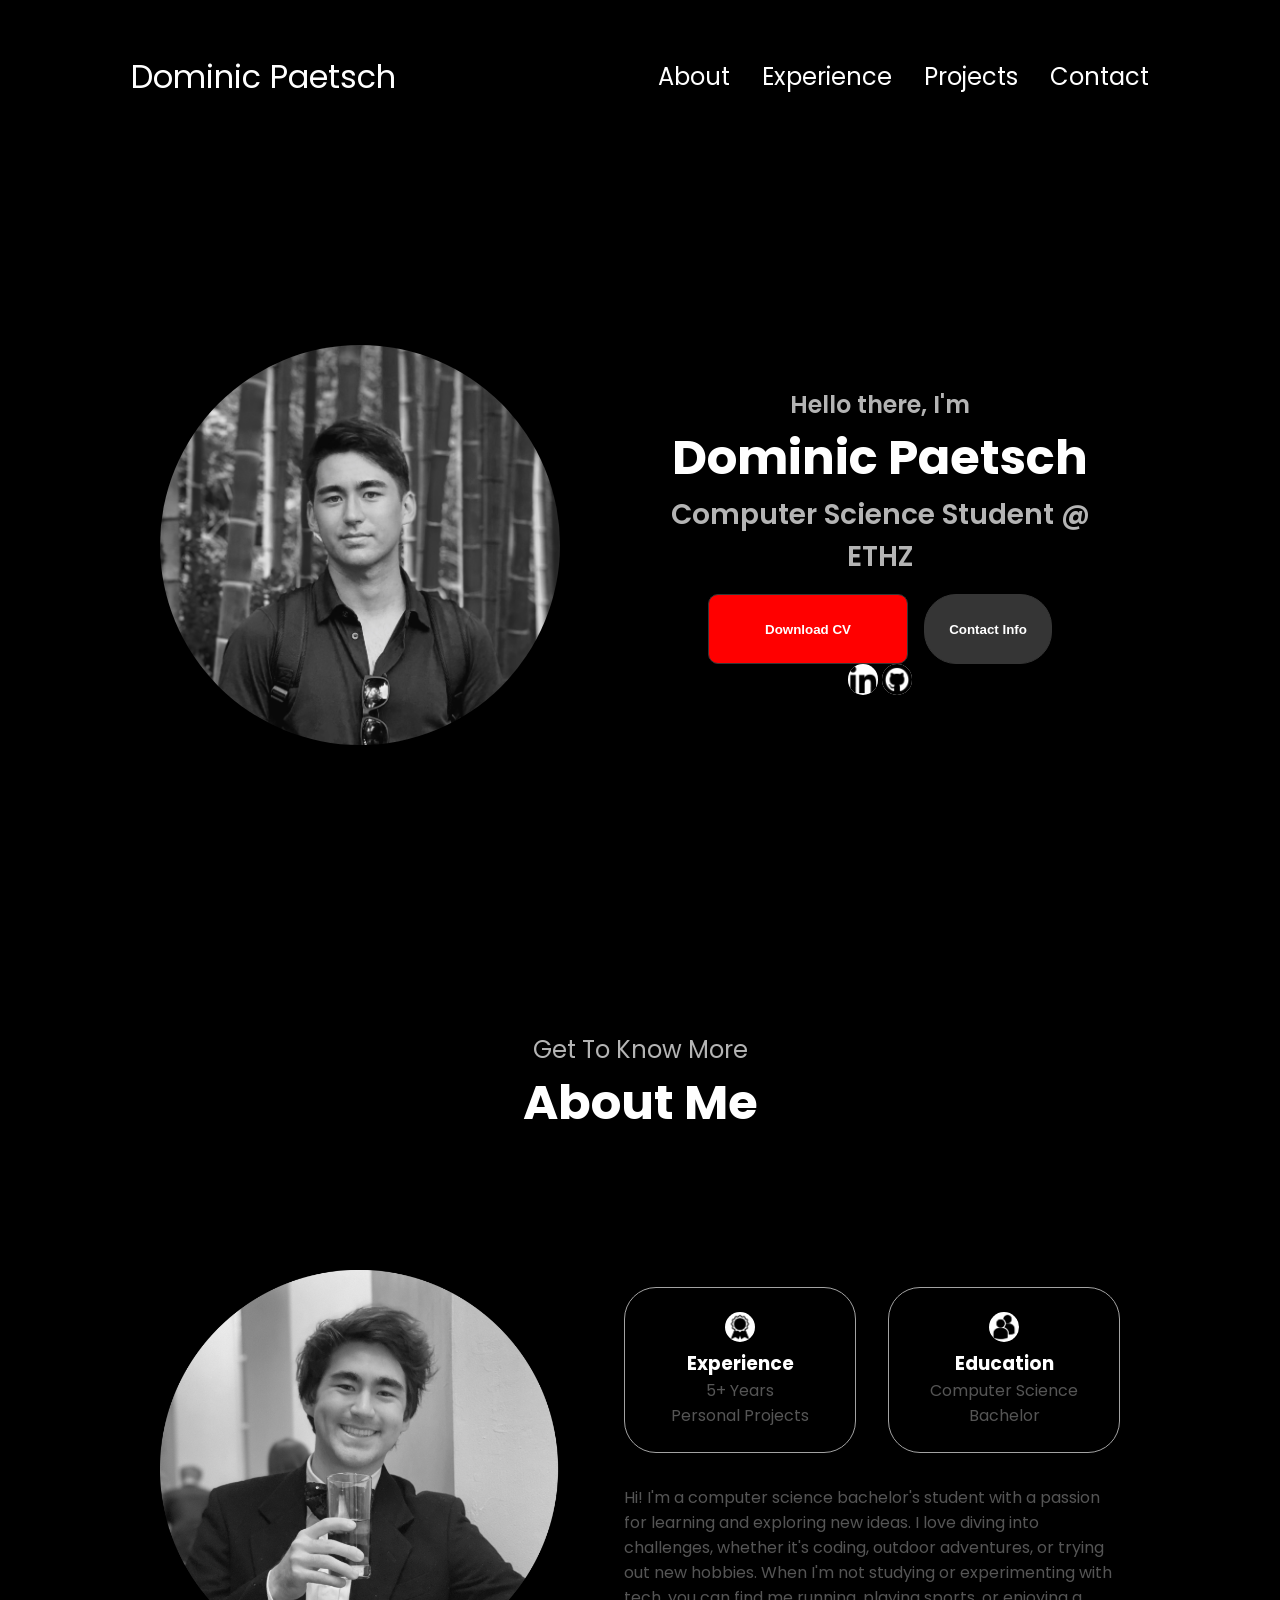
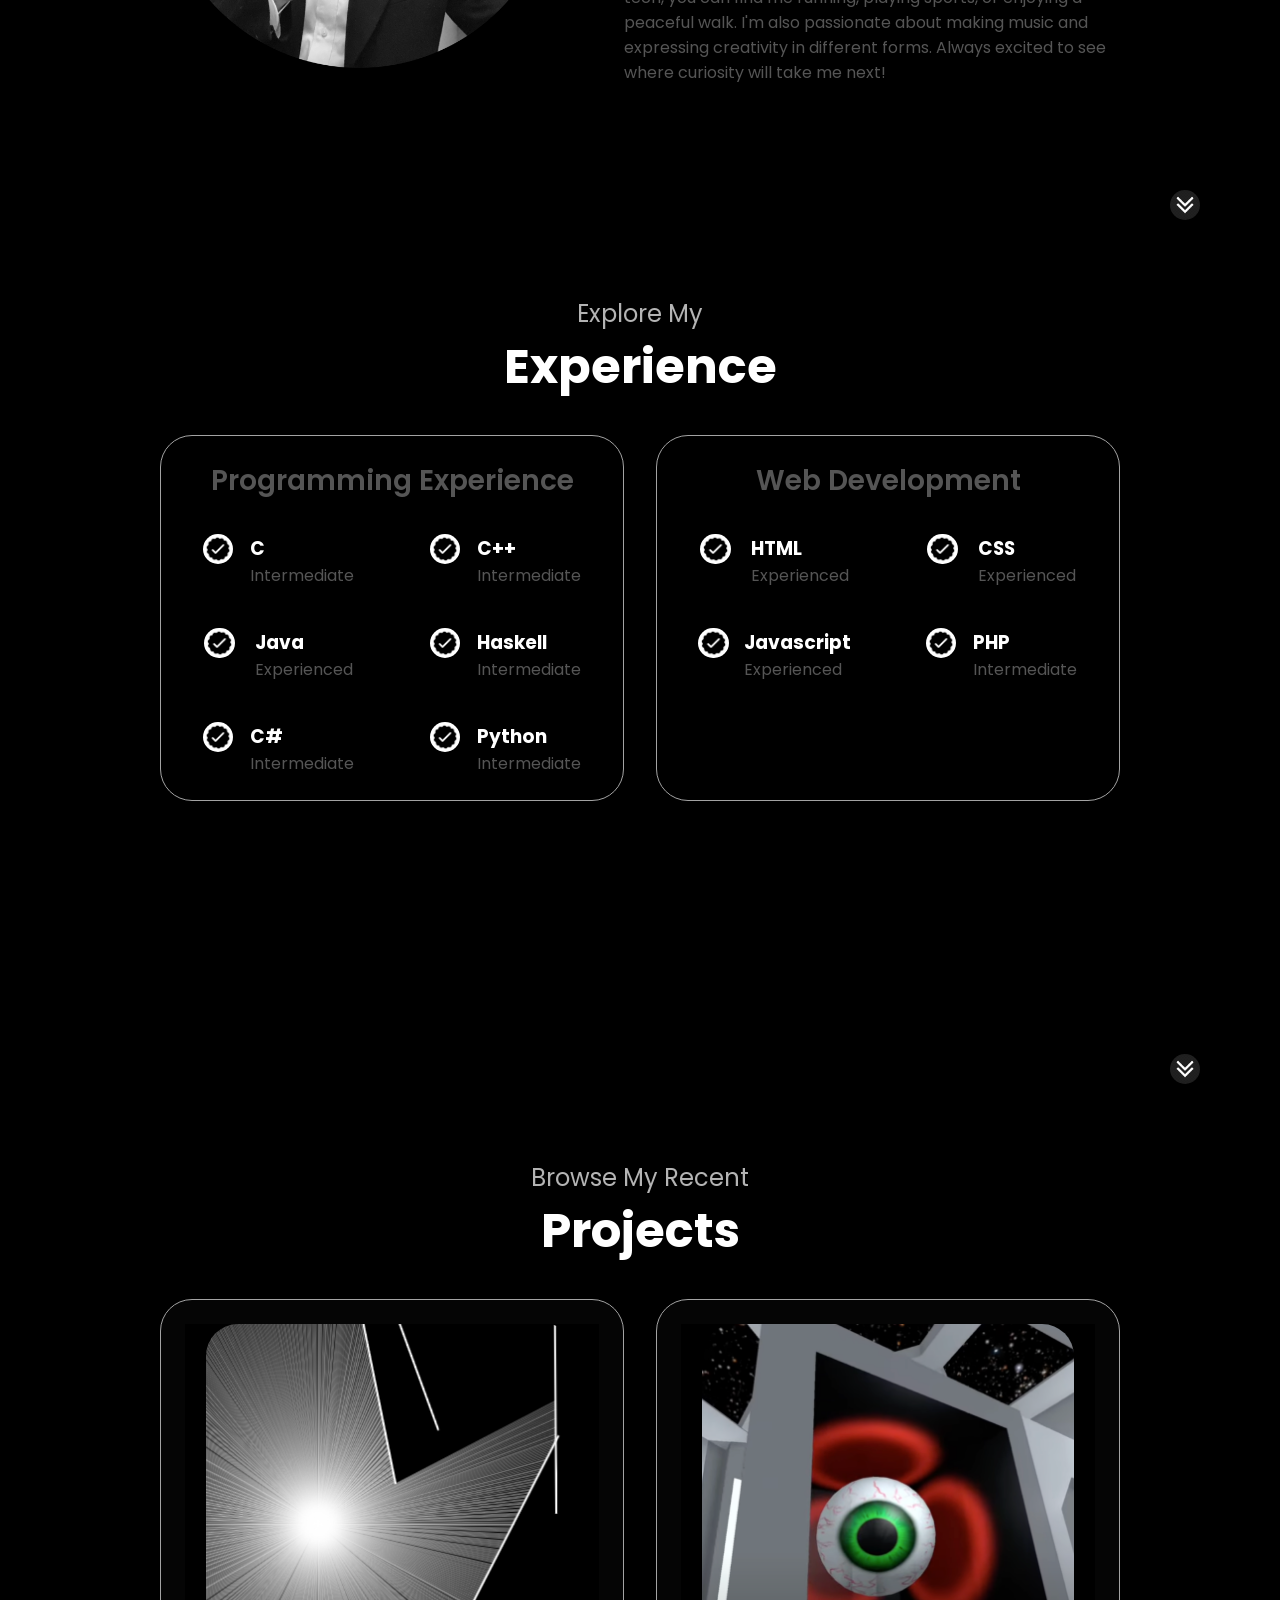
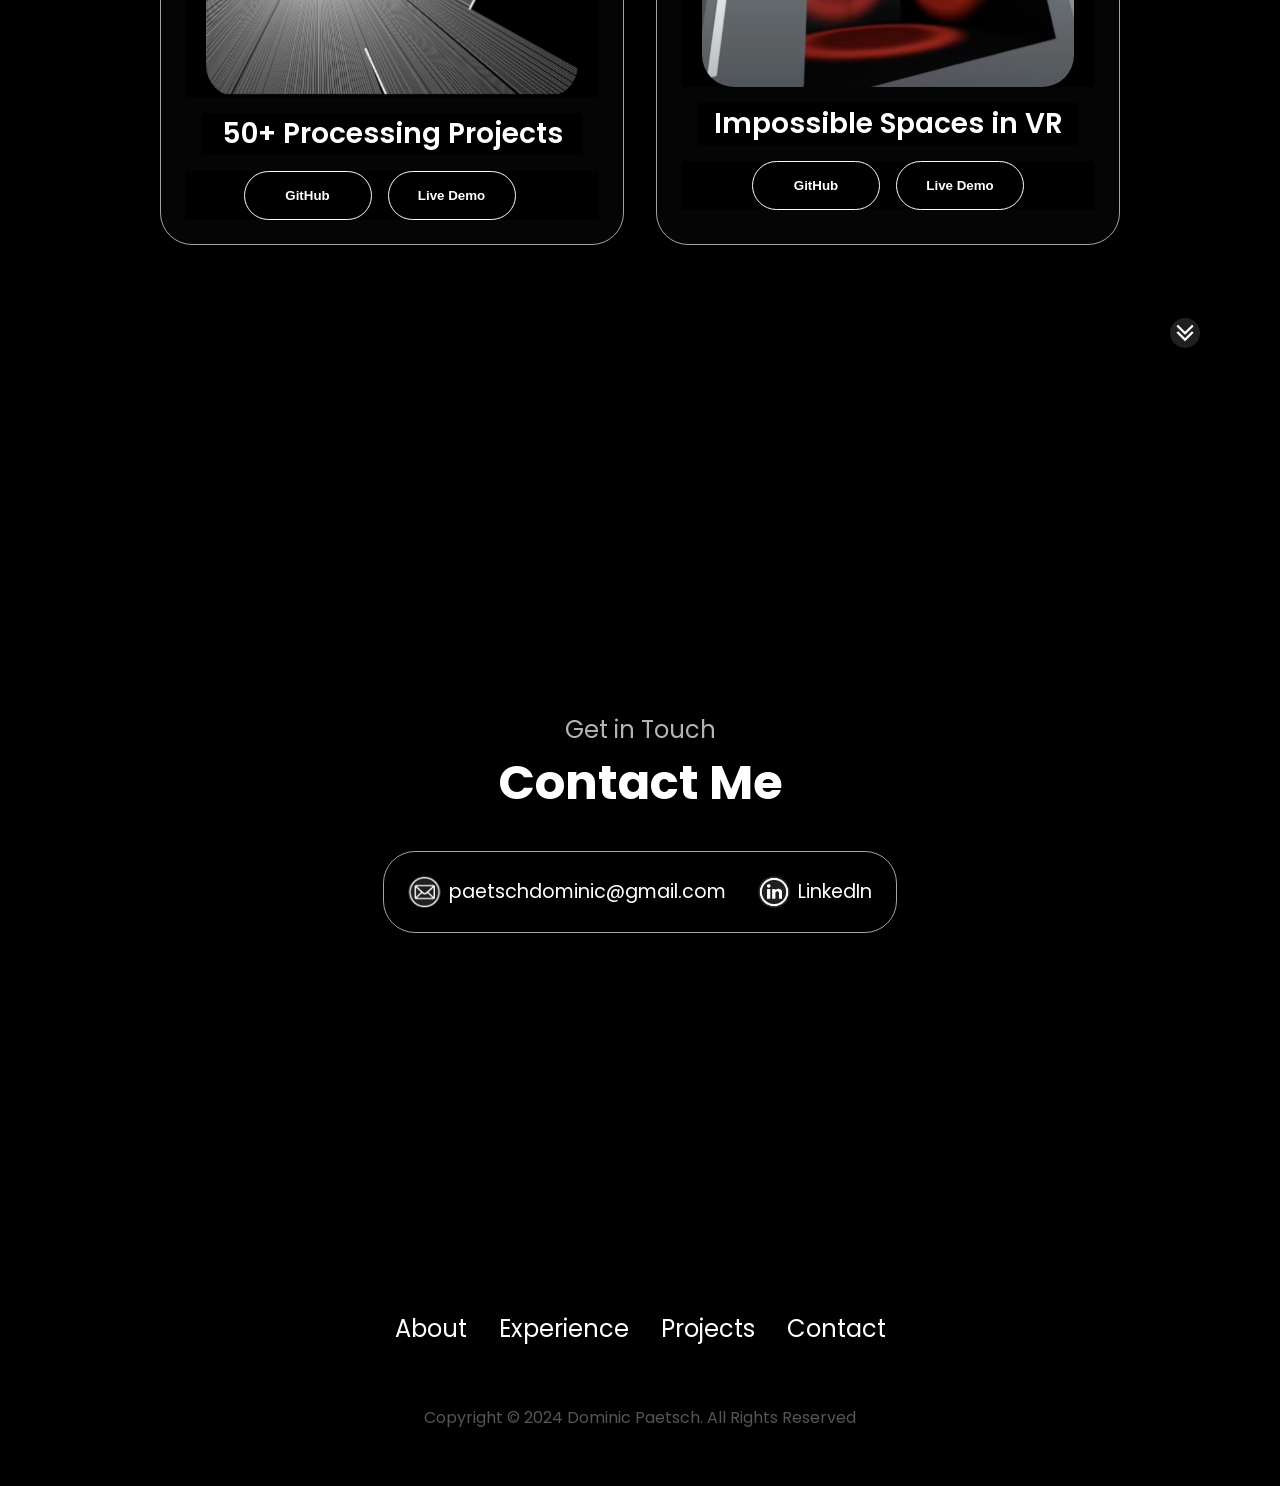
==== index.html @ 498e4592 "remove project 3" ====
<!DOCTYPE html>
<html lang="en">
<head>
    <meta charset="UTF-8">
    <meta name="viewport" content="width=device-width, initial-scale=1.0">
    <title>Dominic Paetsch</title>
    <link rel="stylesheet" href="style2.css">
    <link rel="stylesheet" href="mediaqueries.css">
    <link rel="stylesheet" href="color-border.css">
    <link rel="icon" type="image/png" href="DP.png"/>
    <link rel="icon" type="image/x-icon" href="DP.ico">
</head>
<body>
    <nav id="desktop-nav">
        <div class="logo">Dominic Paetsch</div>
        <div>
            <ul class="nav-links">
                <li><a href="#about">About</a></li>
                <li><a href="#experience">Experience</a></li>
                <li><a href="#projects">Projects</a></li>
                <li><a href="#contact">Contact</a></li>
            </ul>
        </div>
    </nav>
    <nav id="hamburger-nav">
        <div class="logo">Dominic Paetsch</div>
        <div class="hamburger-menu">
            <div class="hamburger-icon" onclick="toggleMenu()">
                <span></span>
                <span></span>
                <span></span>
            </div>
            <div class="menu-links">
                <li><a href="#about" onclick="toggleMenu()">About</a></li>
                <li><a href="#experience" onclick="toggleMenu()">Experience</a></li>
                <li><a href="#projects" onclick="toggleMenu()">Projects</a></li>
                <li><a href="#contact" onclick="toggleMenu()">Contact</a></li>
            </div>
        </div>
    </nav>
    <section id="profile">
        <div class="section__pic-container">
            <img src="./assets/Profile picture 2.JPEG" alt="Dominic Paetsch profile picture" class="profile-picture">
        </div>
        <div class="section__text">
            <p class="section__text__p1">Hello there, I'm</p>
            <h1 class="title">Dominic Paetsch</h1>
            <p class="section__text__p2">Computer Science Student @ ETHZ</p>
            <div class="btn-container">
                <div>
                    <button class="btn btn-color-2 card" onclick="window.open(`./assets/CV_Dominic_Paetsch_2024.pdf`)">
                        Download CV
                    </button>
                </div>
                <button class="btn btn-color-1" onclick="location.href=`./#contact`">
                    Contact Info
                </button>
            </div>
            <div id="socials-container">
                <div id="linkedin-container">
                    <img src="./assets/other-linkedin.png" alt="My LinkedIn profile" class="icon" onclick="location.href=`https://www.linkedin.com/in/dominicpaetsch`">
                </div>
                <img src="./assets/github-2.png" alt="My GitHub profile" class="icon" onclick="location.href=`https://github.com/dpaetsch`">
            </div>
        </div>
    </section>
    <section id="about">
        <p class="section__text__p1">Get To Know More</p>
        <h1 class="title">About Me</h1>
        <div class="section-container">
            <div class="section__pic-container">
                <img src="./assets/Profile picture.jpg" alt="Profile Picture" class="about-pic">
            </div>
            <div class="about-details-container">
                <div class="about-containers">
                    <div class="details-container">
                        <img src="./assets/experience.png" alt="Experience icon" class="icon">
                        <h3 class="details-container-h3">Experience</h3>
                        <p>5+ Years<br>Personal Projects</p> 
                    </div>
                    <div class="details-container">
                        <img src="./assets/education.png" alt="Education icon" class="icon">
                        <h3 class="details-container-h3">Education</h3>
                        <p>Computer Science<br>Bachelor</p> 
                    </div> 
                </div>
                <div class="text-container">
                    <p>
                        Hi! I'm a computer science bachelor's student with a passion for learning and exploring new ideas. I love diving into challenges, whether it's coding, outdoor adventures, or trying out new hobbies. When I'm not studying or experimenting with tech, you can find me running, playing sports, or enjoying a peaceful walk. I'm also passionate about making music and expressing creativity in different forms. Always excited to see where curiosity will take me next!
                    </p>
                </div>
            </div>
        </div>
        <img src="./assets/arrow2.png" alt="Arrow icon" class="icon arrow" onclick="location.href=`./#experience`">
    </section>
    <section id="experience">
        <p class="section__text__p1">Explore My</p>
        <h1 class="title">Experience</h1>
        <div class="expereince-details-container">
            <div class="about-containers">
                <div class="details-container">
                    <h2 class="experience-sub-title">Programming Experience</h2>
                    <div class="article-container">
                        <article>
                            <img src="./assets/checkmark.png" alt="Experience icon" class="icon">
                            <div>
                                <h3>C</h3>
                                <p>Intermediate</p>
                            </div>
                        </article>
                        <article>
                            <img src="./assets/checkmark.png" alt="Experience icon" class="icon">
                            <div>
                                <h3>C++</h3>
                                <p>Intermediate</p>
                            </div>
                        </article>
                        <article>
                            <img src="./assets/checkmark.png" alt="Experience icon" class="icon">
                            <div>
                                <h3>Java</h3>
                                <p>Experienced</p>
                            </div>
                        </article>
                        <article>
                            <img src="./assets/checkmark.png" alt="Experience icon" class="icon">
                            <div>
                                <h3>Haskell</h3>
                                <p>Intermediate</p>
                            </div>
                        </article>
                        <article>
                            <img src="./assets/checkmark.png" alt="Experience icon" class="icon">
                            <div>
                                <h3>C#</h3>
                                <p>Intermediate</p>
                            </div>
                        </article>
                        <article>
                            <img src="./assets/checkmark.png" alt="Experience icon" class="icon">
                            <div>
                                <h3>Python</h3>
                                <p>Intermediate</p>
                            </div>
                        </article>
                    </div>
                </div>
                <div class="details-container">
                    <h2 class="experience-sub-title">Web Development</h2>
                    <div class="article-container">
                        <article>
                            <img src="./assets/checkmark.png" alt="Experience icon" class="icon">
                            <div>
                                <h3>HTML</h3>
                                <p>Experienced</p>
                            </div>
                        </article>
                        <article>
                            <img src="./assets/checkmark.png" alt="Experience icon" class="icon">
                            <div>
                                <h3>CSS</h3>
                                <p>Experienced</p>
                            </div>
                        </article>
                        <article>
                            <img src="./assets/checkmark.png" alt="Experience icon" class="icon">
                            <div>
                                <h3>Javascript</h3>
                                <p>Experienced</p>
                            </div>
                        </article>
                        <article>
                            <img src="./assets/checkmark.png" alt="Experience icon" class="icon">
                            <div>
                                <h3>PHP</h3>
                                <p>Intermediate</p>
                            </div>
                        </article>

                    </div>
                </div>
            </div>
        </div>
        <img src="./assets/arrow2.png" alt="Arrow icon" class="icon arrow" onclick="location.href=`./#projects`">
    </section>
    <section id="projects">
        <p class="section__text__p1">Browse My Recent</p>
        <h1 class="title">Projects</h1>
        <div class="experience-details-container">
            <div class="about-containers">
                <div class="details-container color-container">
                    <div class="article-container">
                        <img src="./assets/Processing.jpg" alt="Project 1" class="project-img">
                    </div>
                    <h2 class="experience-sub-title project-title">50+ Processing Projects</h2>
                    <div class="btn-container">
                        <button class="btn btn-color-2 project-btn" onclick="location.href=`https://github.com/dpaetsch/processing-projects`">GitHub</button>
                        <button class="btn btn-color-2 project-btn" onclick="location.href=`https://github.com/`">Live Demo</button>>
                    </div>
                </div>
                <div class="details-container color-container">
                    <div class="article-container">
                        <img src="./assets/VR Project image.png" alt="Project 2" class="project-img">
                    </div>
                    <h2 class="experience-sub-title project-title">Impossible Spaces in VR</h2>
                    <div class="btn-container">
                        <button class="btn btn-color-2 project-btn" onclick="location.href=`https://github.com/dpaetsch/Impossible-Spaces-VR`">GitHub</button>
                        <button class="btn btn-color-2 project-btn" onclick="location.href=`https://github.com/`">Live Demo</button>
                    </div>
                </div>
                <!--div class="details-container color-container">
                    <div class="article-container">
                        <img src="./assets/coming-soon-square.jpg" alt="Project 3" class="project-img">
                    </div>
                    <h2 class="experience-sub-title project-title">Coming Soon...</h2>
                    <div class="btn-container">
                        <button class="btn btn-color-2 project-btn" onclick="location.href=`https://github.com/`">GitHub</button>
                        <button class="btn btn-color-2 project-btn" onclick="location.href=`https://github.com/`">Live Demo</button>
                    </div>
                </div-->
            </div>
        </div>
        <img src="./assets/arrow2.png" alt="Arrow icon" class="icon arrow" onclick="location.href=`./#contact`">
    </section>
    <section id="contact">
        <p class="section__text__p1">Get in Touch</p>
        <h1 class="title">Contact Me</h1>
        <div class="contact-info-upper-container">
            <div class="contact-info-container">
                <img src="./assets/Email2.png" alt="Email icon" class="icon contact-icon email-icon">
                <p><a href="mailto:examplemail@gmail.com">paetschdominic@gmail.com</a></p>
            </div>
            <div class="contact-info-container">
                <img src="./assets/linkedin2.png" alt="LinkedIn icon" class="icon contact-icon">
                <p><a href="https://www.linkedin.com/in/dominicpaetsch/">LinkedIn</a></p>
            </div>
        </div>
    </section>
    <footer>
        <nav>
            <div class="nav-links-container">
                <ul class="nav-links">
                    <li><a href="#about">About</a></li>
                    <li><a href="#experience">Experience</a></li>
                    <li><a href="#projects">Projects</a></li>
                    <li><a href="#contact">Contact</a></li>
                </ul>
            </div>
        </nav>
        <p>Copyright &#169; 2024 Dominic Paetsch. All Rights Reserved</p>
    </footer>
    <script src="script.js"></script>
</body>
</html>
---- style2.css ----
/* GENERAL */

@import url('https://fonts.googleapis.com/css2?family=Poppins:ital,wght@0,100;0,200;0,300;0,400;0,500;0,600;0,700;0,800;0,900;1,100;1,200;1,300;1,400;1,500;1,600;1,700;1,800;1,900&display=swap');

* {
    margin: 0;
    padding: 0;
    background-color: black;
}

body {
    font-family: "Poppins", sans-serif;
}

html {
    scroll-behavior: smooth;
}

p {
    color: rgb(85,85,85);
}


/* TRANSITION */

a,
.btn {
    /* transition: all 300ms ease; */
}


/* DESKTOP NAV */

nav, .nav-links {
    display: flex;
}

nav {
    justify-content: space-around;
    align-items: center;
    height: 17vh;
}

.nav-links {
    gap: 2rem;
    list-style: none;
    font-size: 1.5rem;
    
}

a {
    color: white;
    text-decoration: none;
    text-decoration-color: white;
}

a:hover {
    color: grey;
    text-decoration: underline;
    text-underline-offset: 1rem;
    text-decoration-color: rgb(181,181,181);
}

.logo {
    font-size: 2rem;
    color:white;
}

.logo:hover {
    cursor: default;
}



/* HAMBURGER MENU */

#hamburger-nav {
    display: none;
}

.hamburger-menu {
    position: relative;
    display: inline-block;
}

.hamburger-icon {
    display: flex;
    flex-direction: column;
    justify-content: space-between;
    height: 24px;
    width: 30px;
    cursor: pointer;
}

.hamburger-icon span {
    width: 100%;
    height: 2px;
    background-color: white;
    transition: all 0.3 ease-in-out;
}

.menu-links {
    position: absolute;
    top: 100%;
    right: 0;
    background-color: white;
    width: fit-content;
    max-height: 0;
    overflow: hidden;
    transition: all 0.3 ease-in-out;
}

.menu-links a {
    display: block;
    padding: 10px;
    text-align: center;
    font-size: 1.5rem;
    color: white;
    text-decoration: none;
    transition: all 0.3 ease-in-out;
}

.menu-links li {
    list-style: none;
}

.menu-links.open {
    max-height: 300px;
}

.hamburger-icon.open span:first-child {
    transform: rotate(45deg) translate(10px, 5px);
}

.hamburger-icon.open span:nth-child(2) {
    opacity: 0;
}
.hamburger-icon.open span:last-child {
    transform: rotate(-45deg) translate(10px, -5px);
}


.hamburger-icon span:first-child {
    transform: none;
}

.hamburger-icon span:first-child  {
    opacity: 1;
}

.hamburger-icon span:first-child  {
    transform: none;
}




/* SECTIONS */

section {
    padding-top: 4vh;
    height: 96vh;
    margin: 0 10rem;
    box-sizing: border-box;
    min-height: fit-content;
}


.section-container {
    display:flex;
}



/* PROFILE SECTION */

#profile {
    display: flex;
    justify-content: center;
    gap: 5rem;
    height: 80vh;
}

.profile-picture {
    border-radius: 100%;
}

.section__pic-container {
    display: flex;
    height: 400px;
    width: 400px;
    margin: auto 0;
}

.section__text {
    align-self: center;
    text-align: center;
}

.section__text p {
    font-weight: 600;
}

.section__text__p1 {
    text-align: center;
    color: rgb(180,180,180);
    font-size: 1.5rem;
}

.section__text__p2 {
    font-size: 1.75rem;
    margin-bottom: 1rem;
    color: rgb(180,180,180);
}

.title {
    font-size: 3rem;
    text-align: center;
    color:white;
}

#socials-conainter {
    display: flex;
    justify-content: center;
    margin-top:1rem;
    gap: 1rem;
}

#linkedin-container {
    /* background-color: white;  */
    display: inline-block;
}





/* ICONS */
.icon {
    cursor: pointer;
    height: 1.9rem;
    color:white;
    background-color: white;
    border-radius: 100%;
}


/* BUTTONS */

.btn-container {
    display: flex;
    justify-content: center;
    gap: 1rem;
}

.btn {
    font-weight: 600;
    transition: all 300ms ease;
    padding: 1rem;
    width: 8rem;
    border-radius: 2rem; 
    color:white;
}

.btn-color-1, .btn-color-2 {
    border: rgb(53,53,53) 0.1rem solid;
}

.btn-color-1:hover, .btn-color-2:hover {
    cursor: pointer;
}

.btn-color-1, .btn-color-2:hover {
    background: rgb(53,53,53);
    color:white;
}

.btn-color-1:hover {
    background: white;
    color: black;
}

.btn-color-2 {
    background: black;
}

.btn-color-2:hover {
    /* border: rgb(255,255,255) 0.1rem solid; */
    border: rgb(0,0,0) 0.1rem solid; 
}

.btn-container {
    gap: 1rem;
}




/* ABOUT SECTION */

#about {
    position: relative;
}

.about-containers {
    gap: 2rem;
    margin-bottom: 2rem;
    margin-top: 2rem;
}

.about-details-container {
    justify-content: center;
    flex-direction: column;
}

.about-containers, .about-details-container {
    display: flex;
}

.about-pic {
    border-radius: 2rem;
}

.arrow {
    position: absolute;
    right: -5rem;
    bottom: 2.5rem;
}

.details-container {
    padding: 1.5rem;
    flex: 1;
    background: black;
    border-radius: 2rem;
    border: rgb(53,53,53) 0.1rem solid;
    border-color: rgb(163,163,163);
    text-align: center;
}

.section-container {
    gap: 4rem;
    height: 80%;
}

.section__pic-container {
    height: 400px;
    width: 400px;
    margin: auto 0;
}

.details-container-h3 {
    color: white;
}



/* EXPERIENCE SECTION */

#experience {
    position: relative;
    color: white;
}

.experience-sub-title {
    color: rgb(85,85,85);
    font-weight: 600;
    font-size: 1.75rem;
    margin-bottom: 2rem;
}

.experience-details-container {
    display:flex;
    justify-content: center;
    flex-direction: column;
}

.article-container {
    display: flex;
    text-align: initial;
    flex-wrap: wrap;
    flex-direction: row;
    gap: 2.5rem;
    justify-content: space-around;
}


article {
    display:flex;
    width: 10rem;
    justify-content: space-around;
    gap: 0.5rem;
    
}

article .icon {
    cursor: default;
}


/*  PROJECTS SECTION */

#projects {
    position: relative;
}

.color-container {
    border-color: rgb(163,163,163);
    background: rgb(5,5,5);
}

.project-img {
    border-radius: 2rem;
    width: 90%;
    height: 90%;
}

.project-title {
    margin: 1rem;
    color: white;
}

.project-btn {
    color: white;
    border-color: rgb(250,250,250);
}



/* CONTACT SECTION */


#contact {
    display: flex;
    justify-content: center;
    flex-direction: column;
    height: 70hv;
}

.contact-info-upper-container {
    display:flex;
    justify-content: center;
    border-radius: 2rem;
    border: rgb(53,53,53) 0.1rem solid;
    border-color: rgb(163,163,163);
    /* background: rgb(250,250,250); */
    background: rbg(5,5,5);
    margin: 2rem auto;
    padding: 0.5rem;
}

.contact-info-container {
    display: flex;
    align-items: center;
    justify-content: center;
    gap: 0.5rem;
    margin: 1rem;
}

.contact-info-container p {
    font-size: larger;
}

.contact-icon {
    cursor: default;
    height: 2rem;
    color:black;
    background-color: black;
}

.email-icon {
    /* height: 2.5rem; */
}


/* FOOTER SECTION */

footer {
    height: 26vh;
    margin: 0 1rem;
}

footer p {
    text-align: center;
}
---- mediaqueries.css ----
@media screen and (max-width: 1400px) {
    #profile {
        height: 83vh;
        margin-bottom: 6rem;
    }
    .about-containers {
        flex-wrap: wrap;
    }
}


@media screen and (max-width: 1200px) {
    #desktop-nav {
        display: none;
    }
    #hamburger-nav {
        display: flex;
    }
    #experience, .experience-details-container {
        margin-top:2rem;
    }
    #profile, .section-container {
        display: block;
    }
    .arrow {
        display: none;
    }
    section, .section-container {
        height: fit-content;
    }
    section {
        margin: 0 5%;
    }
    .section__pic-container {
        width: 275px;
        height: 275px;
        margin: 0 auto 2rem;
    }
    .about-containers {
        margin-top: 0;
    }
}

@media screen and (max-width: 600px) {
    #contact, footer {
        height: 40vh;
    }
    #profile {
        height: 83vh;
        margin-bottom: 0;
    }
    article {
        font-size: 1rem;
    }

    footer nav {
        height: fit-content;
        margin-bottom: 2rem;
    }

    .about-containers, .contact-info-upper-container, .btn-container {
        flex-wrap: wrap;
    }

    .contact-info-containter {
        margin: 0;
    }
    .contact-info-container p, .nav-links li a {
        font-size: 1rem;
    }
    .experience-sub-title {
        font-size: 1.25rem;
    }
    .logo {
        font-size:1.5rem;
    }

    .nav-links {
        flex-direction: column;
        gap: 0.5rem;
        text-align: center;
    }

    .section__pic-container {
        width: auto;
        height: 46vw;
        justify-content: center;
    }

    .section__text__p2 {
        font-size: 1.25rem;
    }

    .title {
        font-size: 2rem;
    }

    .text-container {
        text-align: justify;
    }
    

}
---- color-border.css ----
/* body {
    display: flex;
    justify-content: center;
    align-items: center;
    color: white;
    background-color: black;
    font-family: Arial, sans-serif;
    height: 100vh;
} */


.card {
    margin: 0 auto;
    padding: 2em;
    width: 200px;
    background: #1c1f2b;
    background: red;
    text-align: center;
    border-radius: 10px;
    position: relative;
}

@property --angle {
    syntax: "<angle>";
    initial-value: 0deg;
    inherits: false;
}

.card::after,.card::before {
    content: '';
    position: absolute;
    height: 100%;
    width: 100%;
    /* background-image: conic-gradient(#ff4545, #00ff99, #006aff, #ff0095); */
    background-image: conic-gradient(from var(--angle),#ff4545, #00ff99, #006aff, #ff0095, #ff4545);
    top: 50%;
    left: 50%;
    translate: -50% -50%; 
    z-index:-1;
    padding: 3px;
    border-radius: 10px;
    animation: 3s spin linear infinite;
    
}

.card::before {
    filter:blur(1.5rem);
    opacity: 0.5;
}

@keyframes spin{
  from {
      --angle: 0deg;
  }
  to {
      --angle: 360deg;
  }
}
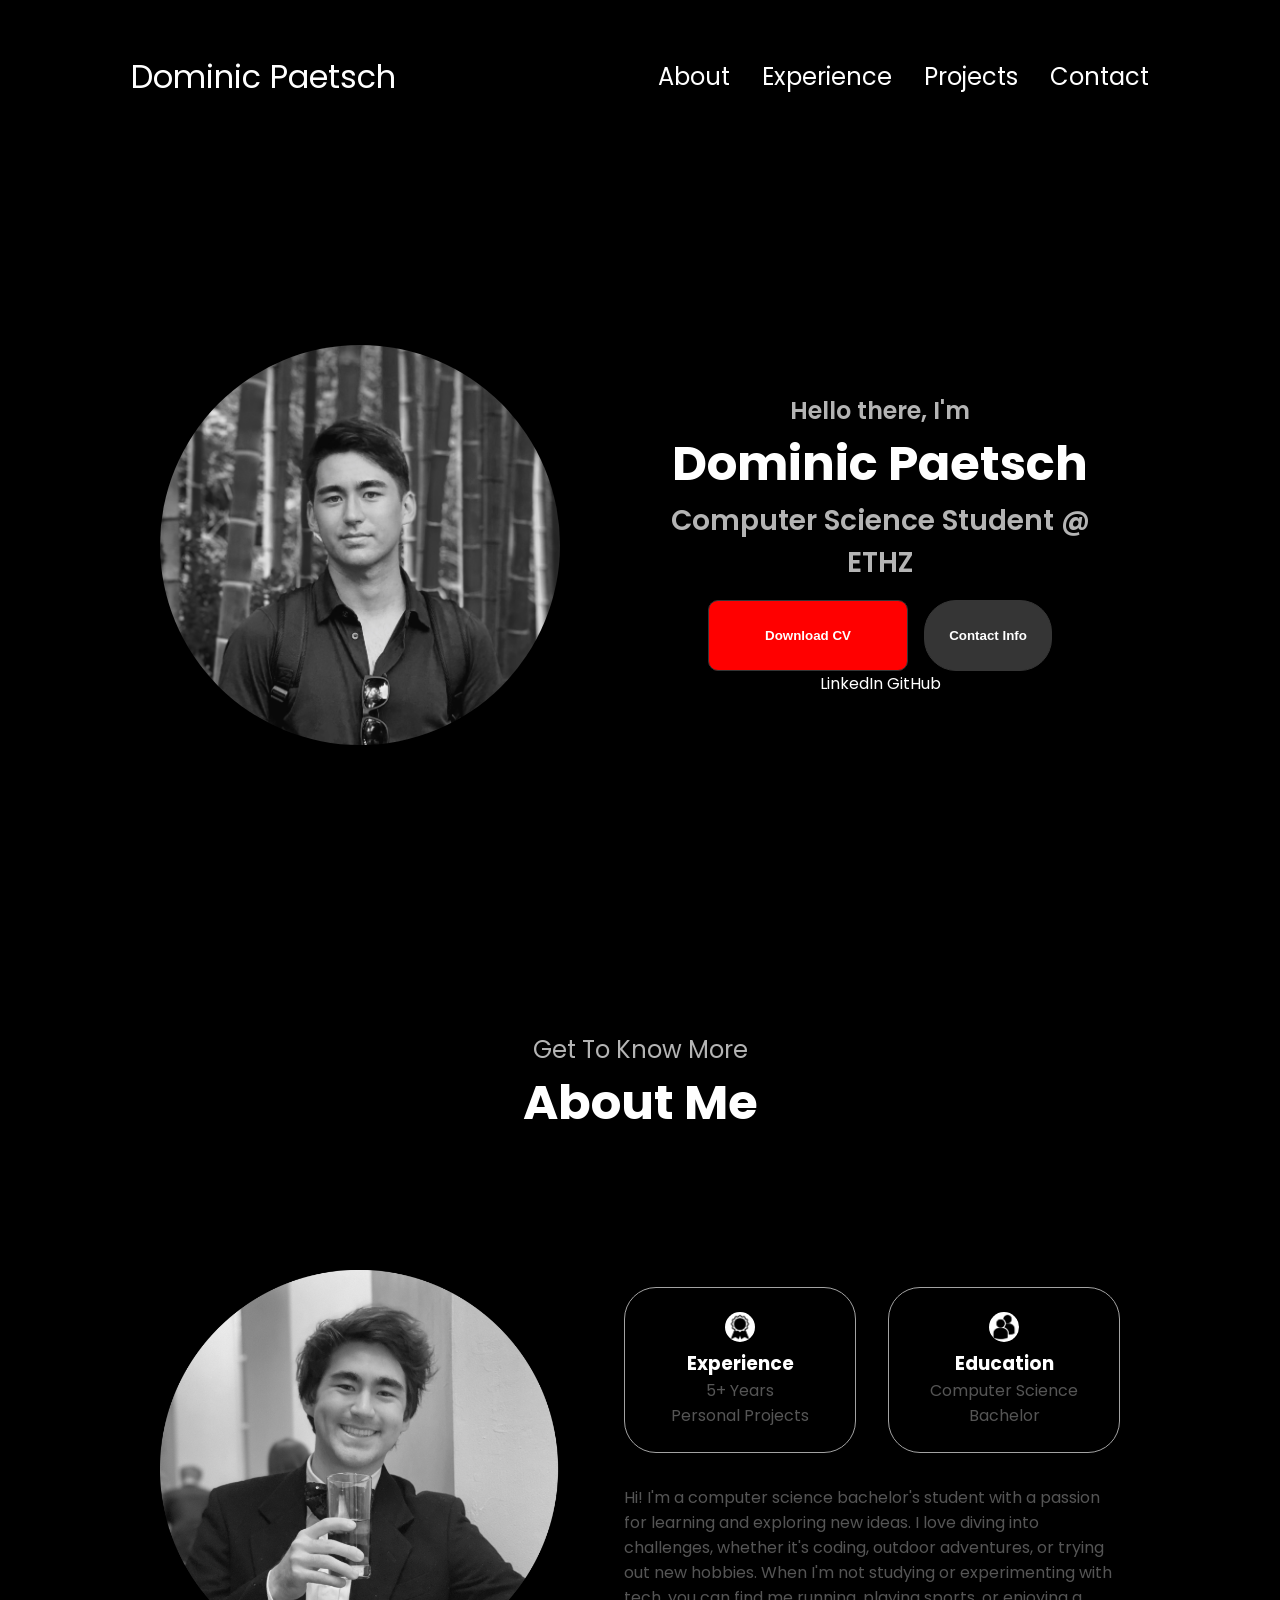
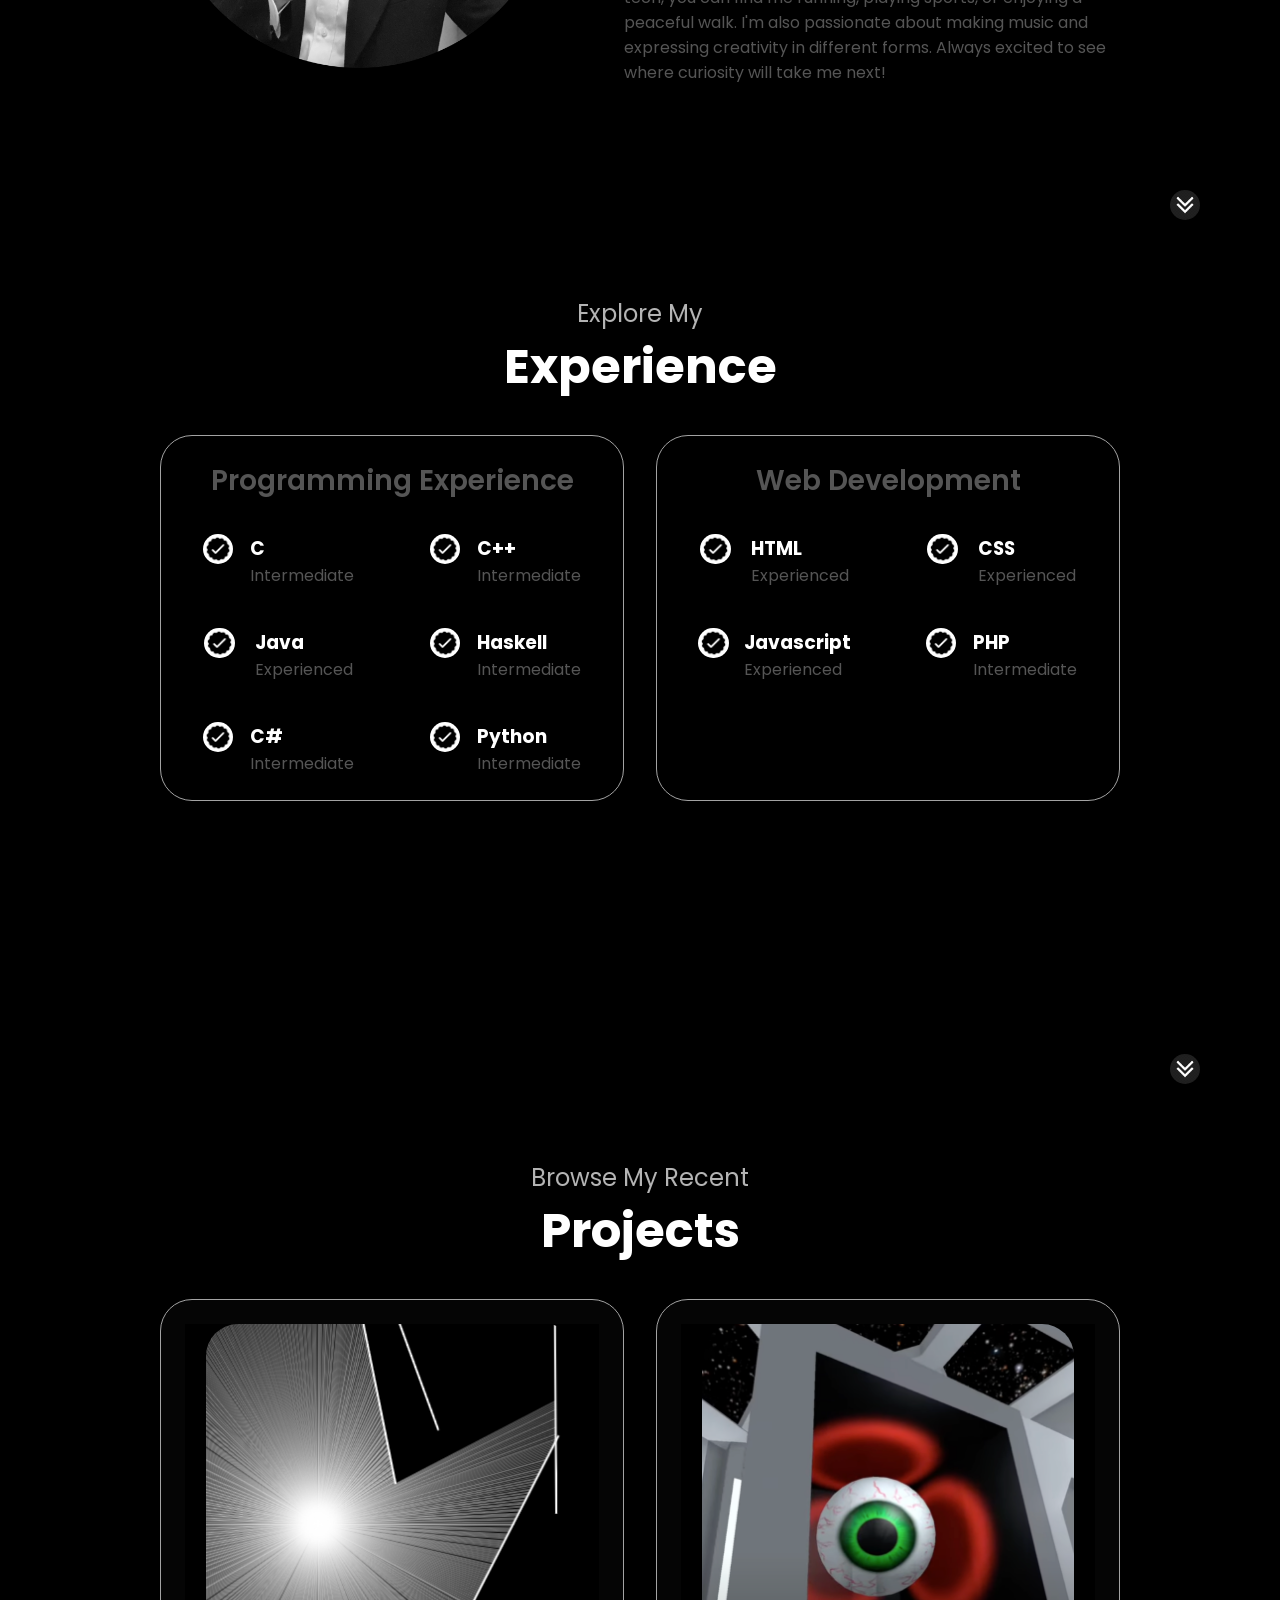
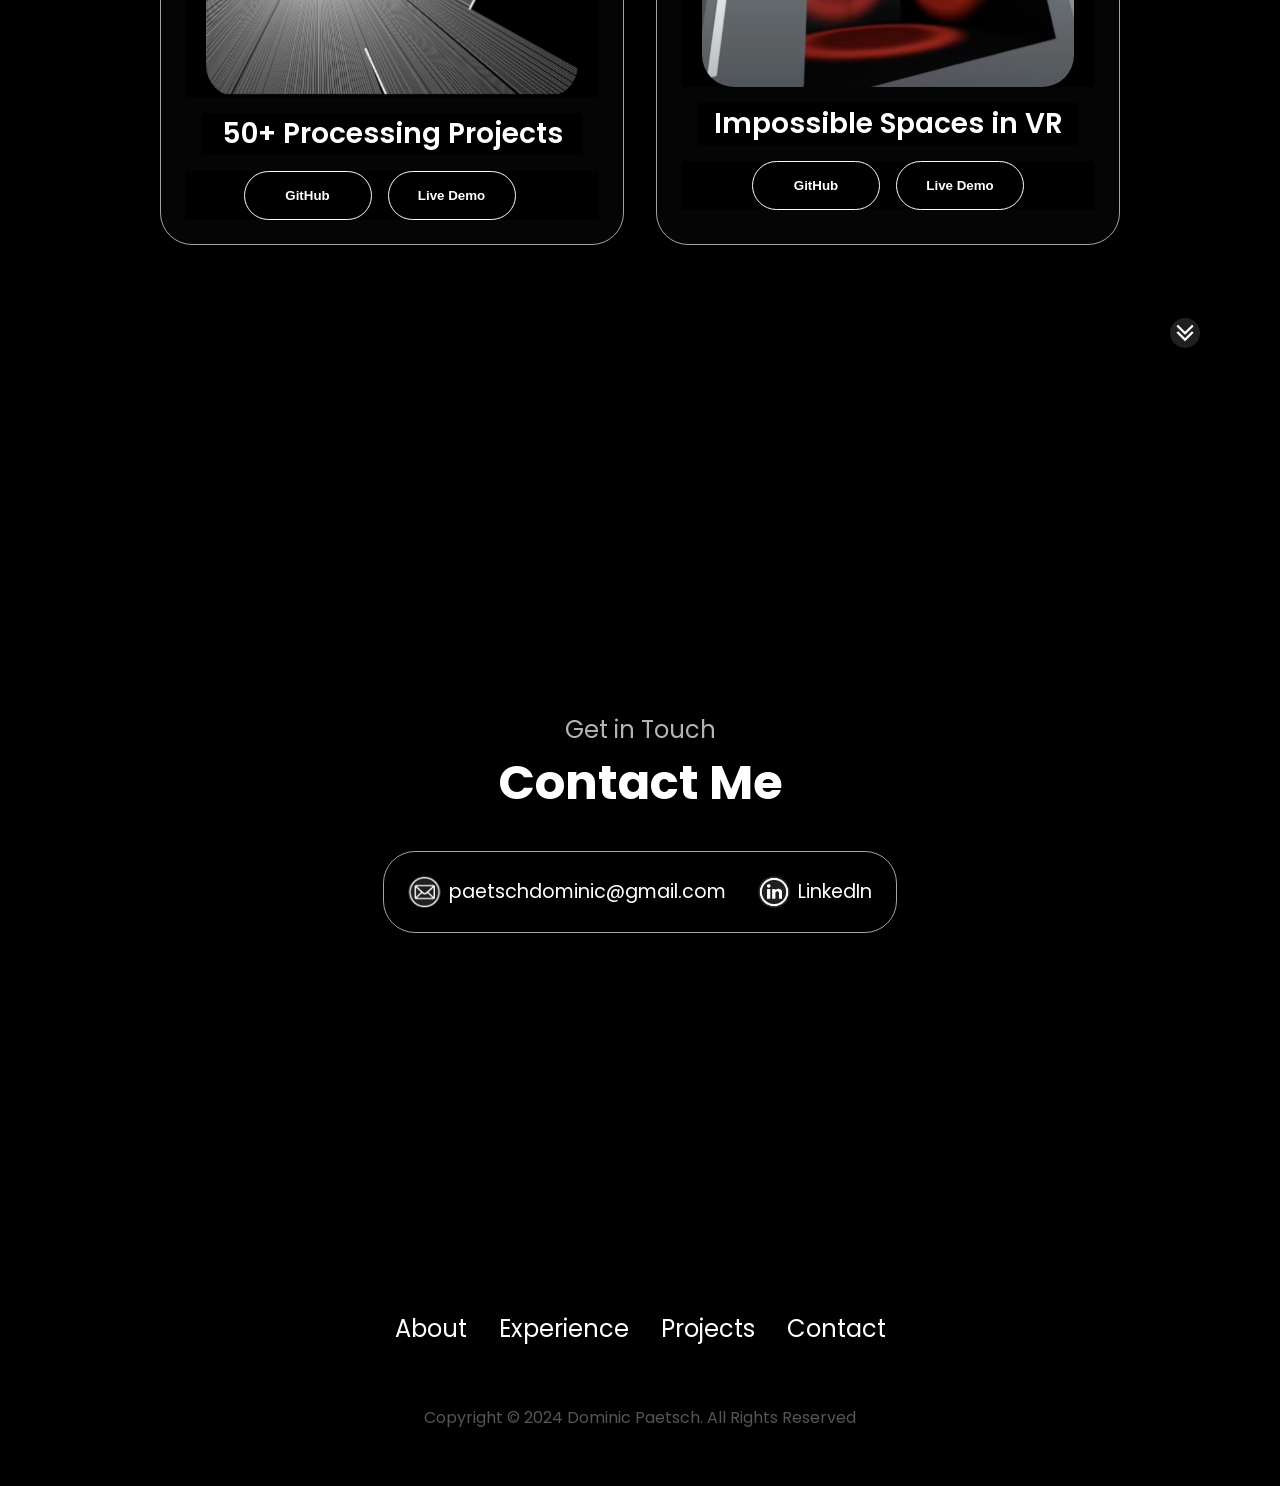
==== commit 2ada0e75: "fixed logos" ====
--- a/index.html
+++ b/index.html
@@ -48,20 +48,30 @@
             <p class="section__text__p2">Computer Science Student @ ETHZ</p>
             <div class="btn-container">
                 <div>
-                    <button class="btn btn-color-2 card" onclick="window.open(`./assets/CV_Dominic_Paetsch_2024.pdf`)">
+                    <button class="btn btn-color-2 card" onclick="window.open(`./assets/Dominic\ Paetsch\ CV.pdf`)">
                         Download CV
                     </button>
                 </div>
+
                 <button class="btn btn-color-1" onclick="location.href=`./#contact`">
                     Contact Info
                 </button>
             </div>
-            <div id="socials-container">
+
+            <div class="socials-container-text"> 
+                <a href="https://www.linkedin.com/in/dominicpaetsch">LinkedIn</a>
+                <a href="https://www.github.com/dpaetsch">GitHub</a>
+            </div>
+
+
+            <!-- <div id="socials-container">
                 <div id="linkedin-container">
                     <img src="./assets/other-linkedin.png" alt="My LinkedIn profile" class="icon" onclick="location.href=`https://www.linkedin.com/in/dominicpaetsch`">
                 </div>
-                <img src="./assets/github-2.png" alt="My GitHub profile" class="icon" onclick="location.href=`https://github.com/dpaetsch`">
-            </div>
+                <div id="github-container">
+                    <img src="./assets/github-2.png" alt="My GitHub profile" class="icon git" onclick="location.href=`https://github.com/dpaetsch`">
+                </div>
+            </div> -->
         </div>
     </section>
     <section id="about">
--- a/style2.css
+++ b/style2.css
@@ -219,18 +219,42 @@
     color:white;
 }
 
+.socials-container-text {
+    color: gray;
+    text-align: center;
+
+    &a {
+        color: gray;
+    }
+}
+
+
+
+
 #socials-conainter {
     display: flex;
     justify-content: center;
-    margin-top:1rem;
+    margin:1rem;
     gap: 1rem;
+    padding-top: 10rem;
 }
 
 #linkedin-container {
     /* background-color: white;  */
     display: inline-block;
-}
-
+    padding:1rem;
+}
+
+#github-container {
+    /* background-color: white; */
+    display: inline-block;
+    padding:1rem;
+}
+
+.git {
+    height: 4.0 rem;
+
+}
 
 
 
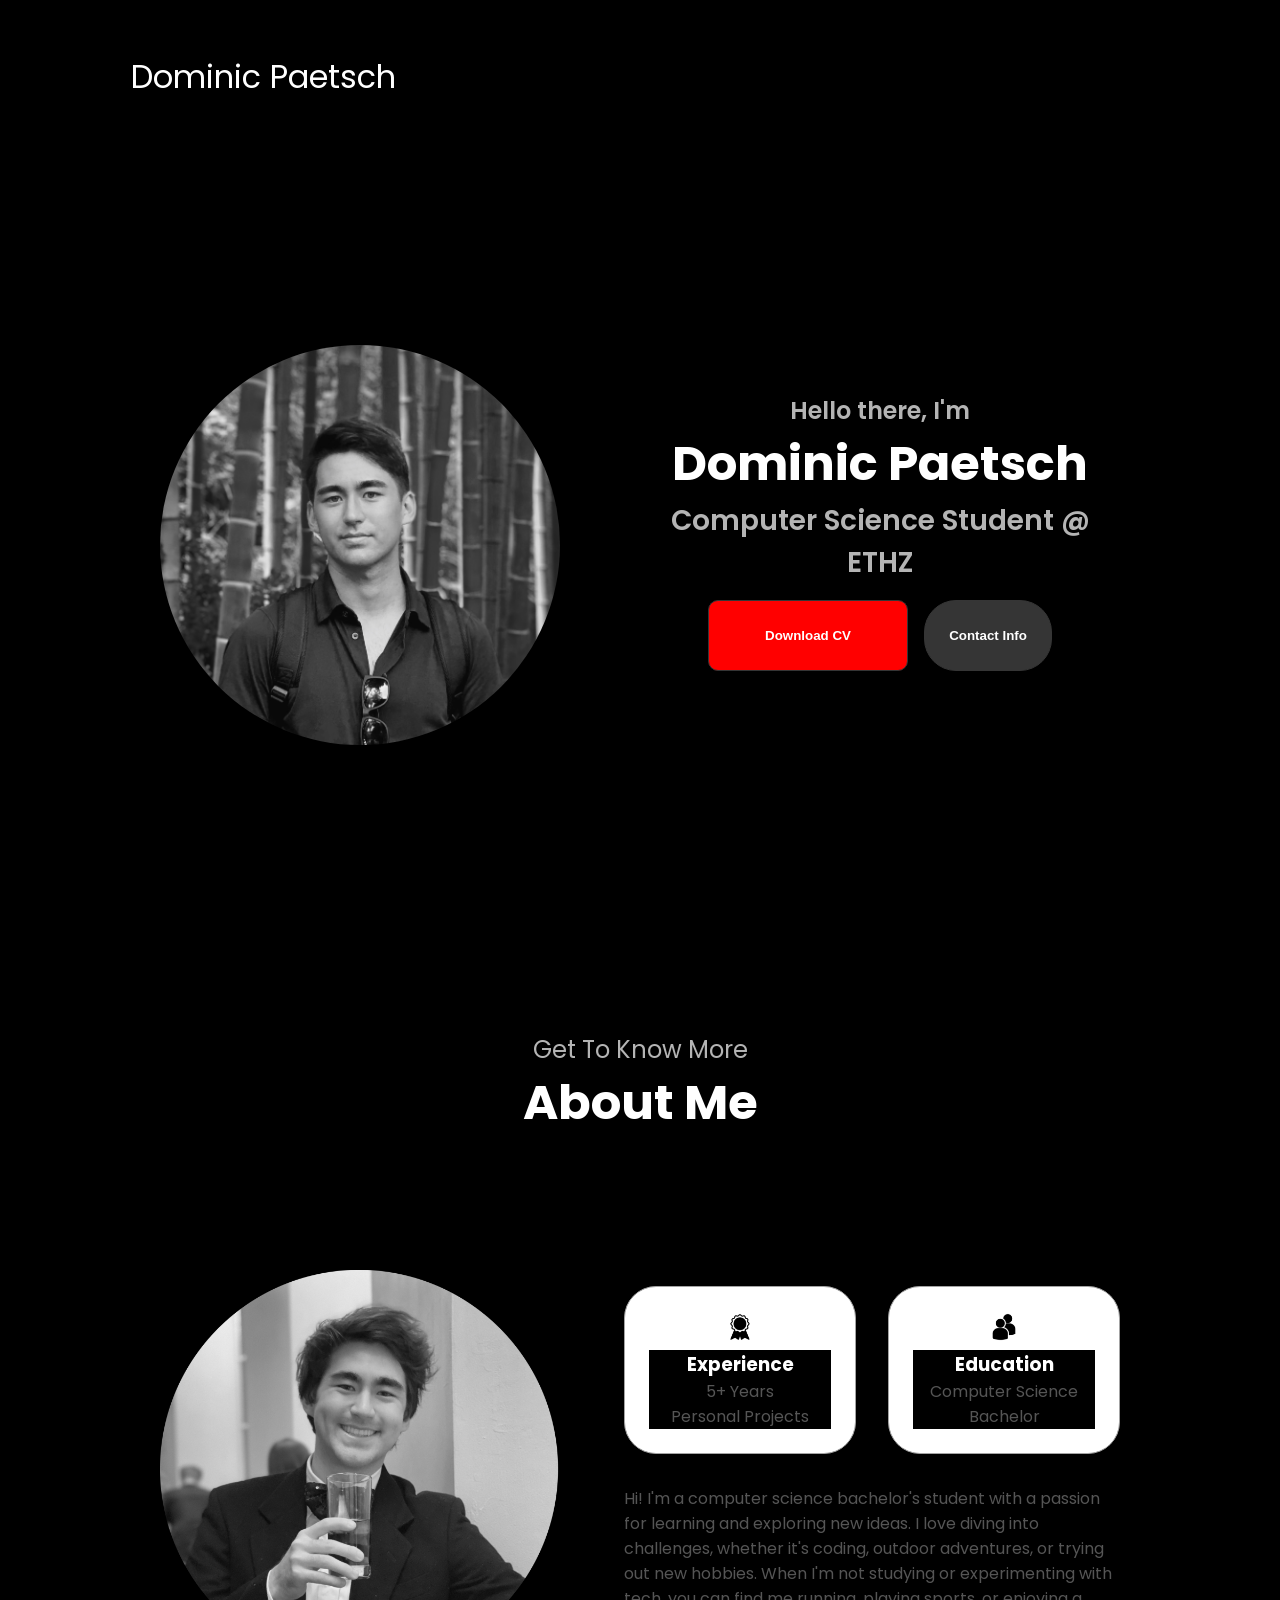
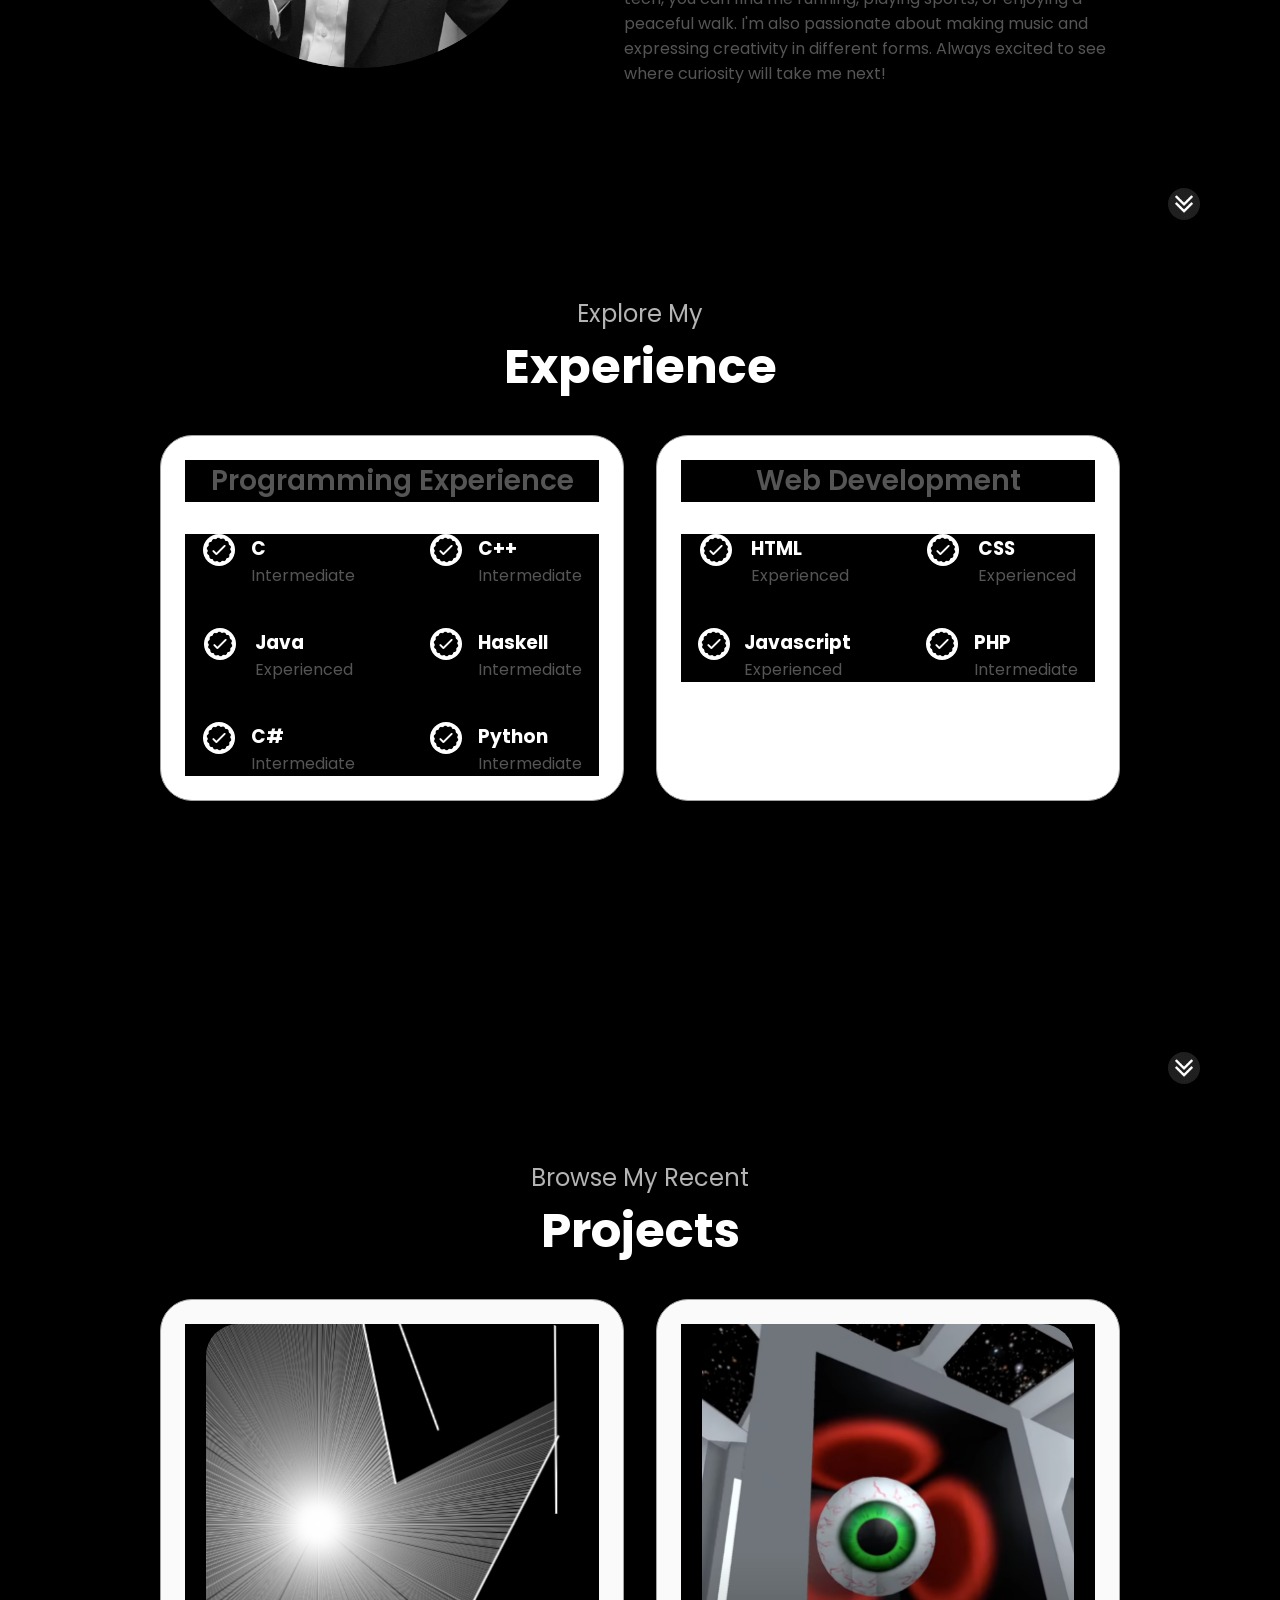
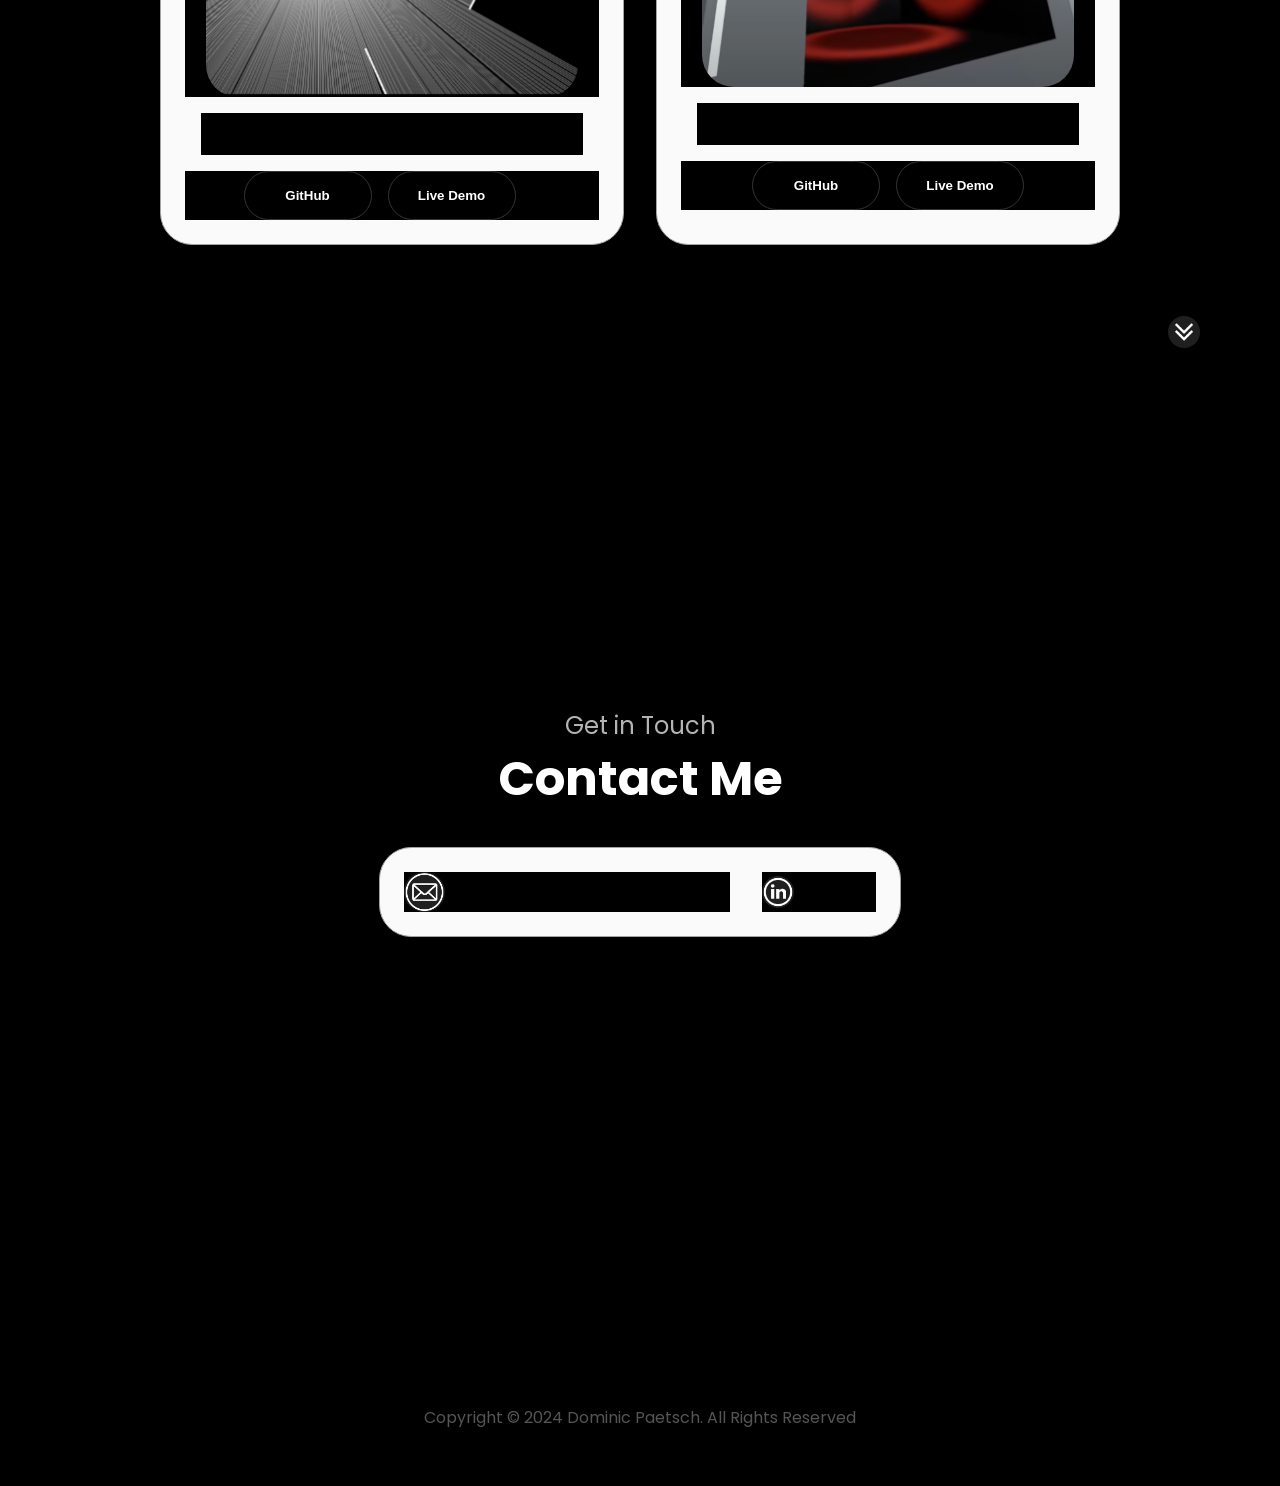
==== commit 78d729d7: "Update index.html" ====
--- a/index.html
+++ b/index.html
@@ -5,6 +5,7 @@
     <meta name="viewport" content="width=device-width, initial-scale=1.0">
     <title>Dominic Paetsch</title>
     <link rel="stylesheet" href="style2.css">
+    <link rel="stylesheet" href="style.css">
     <link rel="stylesheet" href="mediaqueries.css">
     <link rel="stylesheet" href="color-border.css">
     <link rel="icon" type="image/png" href="DP.png"/>
@@ -48,7 +49,7 @@
             <p class="section__text__p2">Computer Science Student @ ETHZ</p>
             <div class="btn-container">
                 <div>
-                    <button class="btn btn-color-2 card" onclick="window.open(`./assets/Dominic\ Paetsch\ CV.pdf`)">
+                    <button class="btn btn-color-2 card" onclick="window.open(`./assets/Dominic_Paetsch_CV.pdf`)">
                         Download CV
                     </button>
                 </div>
--- a/style2.css
+++ b/style2.css
@@ -27,7 +27,7 @@
 .btn {
     /* transition: all 300ms ease; */
 }
-
+ 
 
 /* DESKTOP NAV */
 
--- a/style.css
+++ b/style.css
@@ -0,0 +1,453 @@
+/* GENERAL */
+
+@import url('https://fonts.googleapis.com/css2?family=Poppins:ital,wght@0,100;0,200;0,300;0,400;0,500;0,600;0,700;0,800;0,900;1,100;1,200;1,300;1,400;1,500;1,600;1,700;1,800;1,900&display=swap');
+
+* {
+    margin: 0;
+    padding: 0;
+}
+
+body {
+    font-family: "Poppins", sans-serif;
+}
+
+
+
+html {
+    scroll-behavior: smooth;
+}
+
+p {
+    color: rgb(85,85,85);
+}
+
+
+/* TRANSITION */
+
+a,
+.btn {
+    /* transition: all 300ms ease; */
+}
+
+
+/* DESKTOP NAV */
+
+nav, .nav-links {
+    display: flex;
+}
+
+nav {
+    justify-content: space-around;
+    align-items: center;
+    height: 17vh;
+}
+
+.nav-links {
+    gap: 2rem;
+    list-style: none;
+    font-size: 1.5rem;
+}
+
+
+a {
+    color: black;
+    text-decoration: none;
+    text-decoration-color: white;
+}
+
+a:hover {
+    color: grey;
+    text-decoration: underline;
+    text-underline-offset: 1rem;
+    text-decoration-color: rgb(181,181,181);
+}
+
+.logo {
+    font-size: 2rem;
+}
+
+.logo:hover {
+    cursor: default;
+}
+
+
+
+/* HAMBURGER MENU */
+
+#hamburger-nav {
+    display: none;
+}
+
+.hamburger-menu {
+    position: relative;
+    display: inline-block;
+}
+
+.hamburger-icon {
+    display: flex;
+    flex-direction: column;
+    justify-content: space-between;
+    height: 24px;
+    width: 30px;
+    cursor: pointer;
+}
+
+.hamburger-icon span {
+    width: 100%;
+    height: 2px;
+    background-color: black;
+    transition: all 0.3 ease-in-out;
+}
+
+.menu-links {
+    position: absolute;
+    top: 100%;
+    right: 0;
+    background-color: white;
+    width: fit-content;
+    max-height: 0;
+    overflow: hidden;
+    transition: all 0.3 ease-in-out;
+}
+
+.menu-links a {
+    display: block;
+    padding: 10px;
+    text-align: center;
+    font-size: 1.5rem;
+    color: black;
+    text-decoration: none;
+    transition: all 0.3 ease-in-out;
+}
+
+.menu-links li {
+    list-style: none;
+}
+
+.menu-links.open {
+    max-height: 300px;
+}
+
+.hamburger-icon.open span:first-child {
+    transform: rotate(45deg) translate(10px, 5px);
+}
+
+.hamburger-icon.open span:nth-child(2) {
+    opacity: 0;
+}
+.hamburger-icon.open span:last-child {
+    transform: rotate(-45deg) translate(10px, -5px);
+}
+
+
+.hamburger-icon span:first-child {
+    transform: none;
+}
+
+.hamburger-icon span:first-child  {
+    opacity: 1;
+}
+
+.hamburger-icon span:first-child  {
+    transform: none;
+}
+
+
+
+
+/* SECTIONS */
+
+section {
+    padding-top: 4vh;
+    height: 96vh;
+    margin: 0 10rem;
+    box-sizing: border-box;
+    min-height: fit-content;
+}
+
+
+.section-container {
+    display:flex;
+}
+
+/* PROFILE SECTION */
+
+#profile {
+    display: flex;
+    justify-content: center;
+    gap: 5rem;
+    height: 80vh;
+}
+
+.section__pic-container {
+    display: flex;
+    height: 400px;
+    width: 400px;
+    margin: auto 0;
+}
+
+.section__text {
+    align-self: center;
+    text-align: center;
+}
+
+.section__text p {
+    font-weight: 600;
+}
+
+.section__text__p1 {
+    text-align: center;
+}
+
+.section__text__p2 {
+    font-size: 1.75rem;
+    margin-bottom: 1rem;
+}
+
+.title {
+    font-size: 3rem;
+    text-align: center;
+}
+
+#socials-conainter {
+    display: flex;
+    justify-content: center;
+    margin-top:1rem;
+    gap: 1rem;
+}
+
+
+
+/* ICONS */
+.icon {
+    cursor: pointer;
+    height: 2rem;
+}
+
+
+/* BUTTONS */
+
+.btn-container {
+    display: flex;
+    justify-content: center;
+    gap: 1rem;
+}
+
+.btn {
+    font-weight: 600;
+    transition: all 300ms ease;
+    padding: 1rem;
+    width: 8rem;
+    border-radius: 2rem; 
+}
+
+.btn-color-1, .btn-color-2 {
+    border: rgb(53,53,53) 0.1rem solid;
+}
+
+.btn-color-1:hover, .btn-color-2:hover {
+    cursor: pointer;
+}
+
+.btn-color-1, .btn-color-2:hover {
+    background: rgb(53,53,53);
+    color:white;
+}
+
+.btn-color-1:hover {
+    background: rgb(0,0,0);
+}
+
+.btn-color-2 {
+    background: none;
+}
+
+.btn-color-2:hover {
+    border: rgb(255,255,255) 0.1rem solid;
+}
+
+.btn-container {
+    gap: 1rem;
+}
+
+
+
+
+/* ABOUT SECTION */
+
+#about {
+    position: relative;
+}
+
+.about-containers {
+    gap: 2rem;
+    margin-bottom: 2rem;
+    margin-top: 2rem;
+}
+
+.about-details-container {
+    justify-content: center;
+    flex-direction: column;
+}
+
+.about-containers, .about-details-container {
+    display: flex;
+}
+
+.about-pic {
+    border-radius: 2rem;
+}
+
+.arrow {
+    position: absolute;
+    right: -5rem;
+    bottom: 2.5rem;
+}
+
+.details-container {
+    padding: 1.5rem;
+    flex: 1;
+    background: white;
+    border-radius: 2rem;
+    border: rgb(53,53,53) 0.1rem solid;
+    border-color: rgb(163,163,163);
+    text-align: center;
+}
+
+.section-container {
+    gap: 4rem;
+    height: 80%;
+}
+
+.section__pic-container {
+    height: 400px;
+    width: 400px;
+    margin: auto 0;
+}
+
+
+
+/* EXPERIENCE SECTION */
+
+#experience {
+    position: relative;
+}
+
+.experience-sub-title {
+    color: rgb(85,85,85);
+    font-weight: 600;
+    font-size: 1.75rem;
+    margin-bottom: 2rem;
+}
+
+.experience-details-container {
+    display:flex;
+    justify-content: center;
+    flex-direction: column;
+}
+
+.article-container {
+    display: flex;
+    text-align: initial;
+    flex-wrap: wrap;
+    flex-direction: row;
+    gap: 2.5rem;
+    justify-content: space-around;
+}
+
+
+article {
+    display:flex;
+    width: 10rem;
+    justify-content: space-around;
+    gap: 0.5rem;
+
+}
+
+article .icon {
+    cursor: default;
+}
+
+
+/*  PROJECTS SECTION */
+
+#projects {
+    position: relative;
+}
+
+.color-container {
+    border-color: rgb(163,163,163);
+    background: rgb(250,250,250);
+}
+
+.project-img {
+    border-radius: 2rem;
+    width: 90%;
+    height: 90%;
+}
+
+.project-title {
+    margin: 1rem;
+    color: black;
+}
+
+.proejct-btn {
+    color: black;
+    border-color: rgb;
+}
+
+
+
+/* CONTACT SECTION */
+
+
+#contact {
+    display: flex;
+    justify-content: center;
+    flex-direction: column;
+    height: 70hv;
+}
+
+.contact-info-upper-container {
+    display:flex;
+    justify-content: center;
+    border-radius: 2rem;
+    border: rgb(53,53,53) 0.1rem solid;
+    border-color: rgb(163,163,163);
+    background: rgb(250,250,250);
+    margin: 2rem auto;
+    padding: 0.5rem;
+}
+
+.contact-info-container {
+    display: flex;
+    align-items: center;
+    justify-content: center;
+    gap: 0.5rem;
+    margin: 1rem;
+}
+
+.contact-info-container p {
+    font-size: larger;
+}
+
+.contact-icon {
+    cursor: default;
+    height: 2rem;
+}
+
+.email-icon {
+    height: 2.5rem;
+}
+
+
+/* FOOTER SECTION */
+
+footer {
+    height: 26vh;
+    margin: 0 1rem;
+}
+
+footer p {
+    text-align: center;
+}
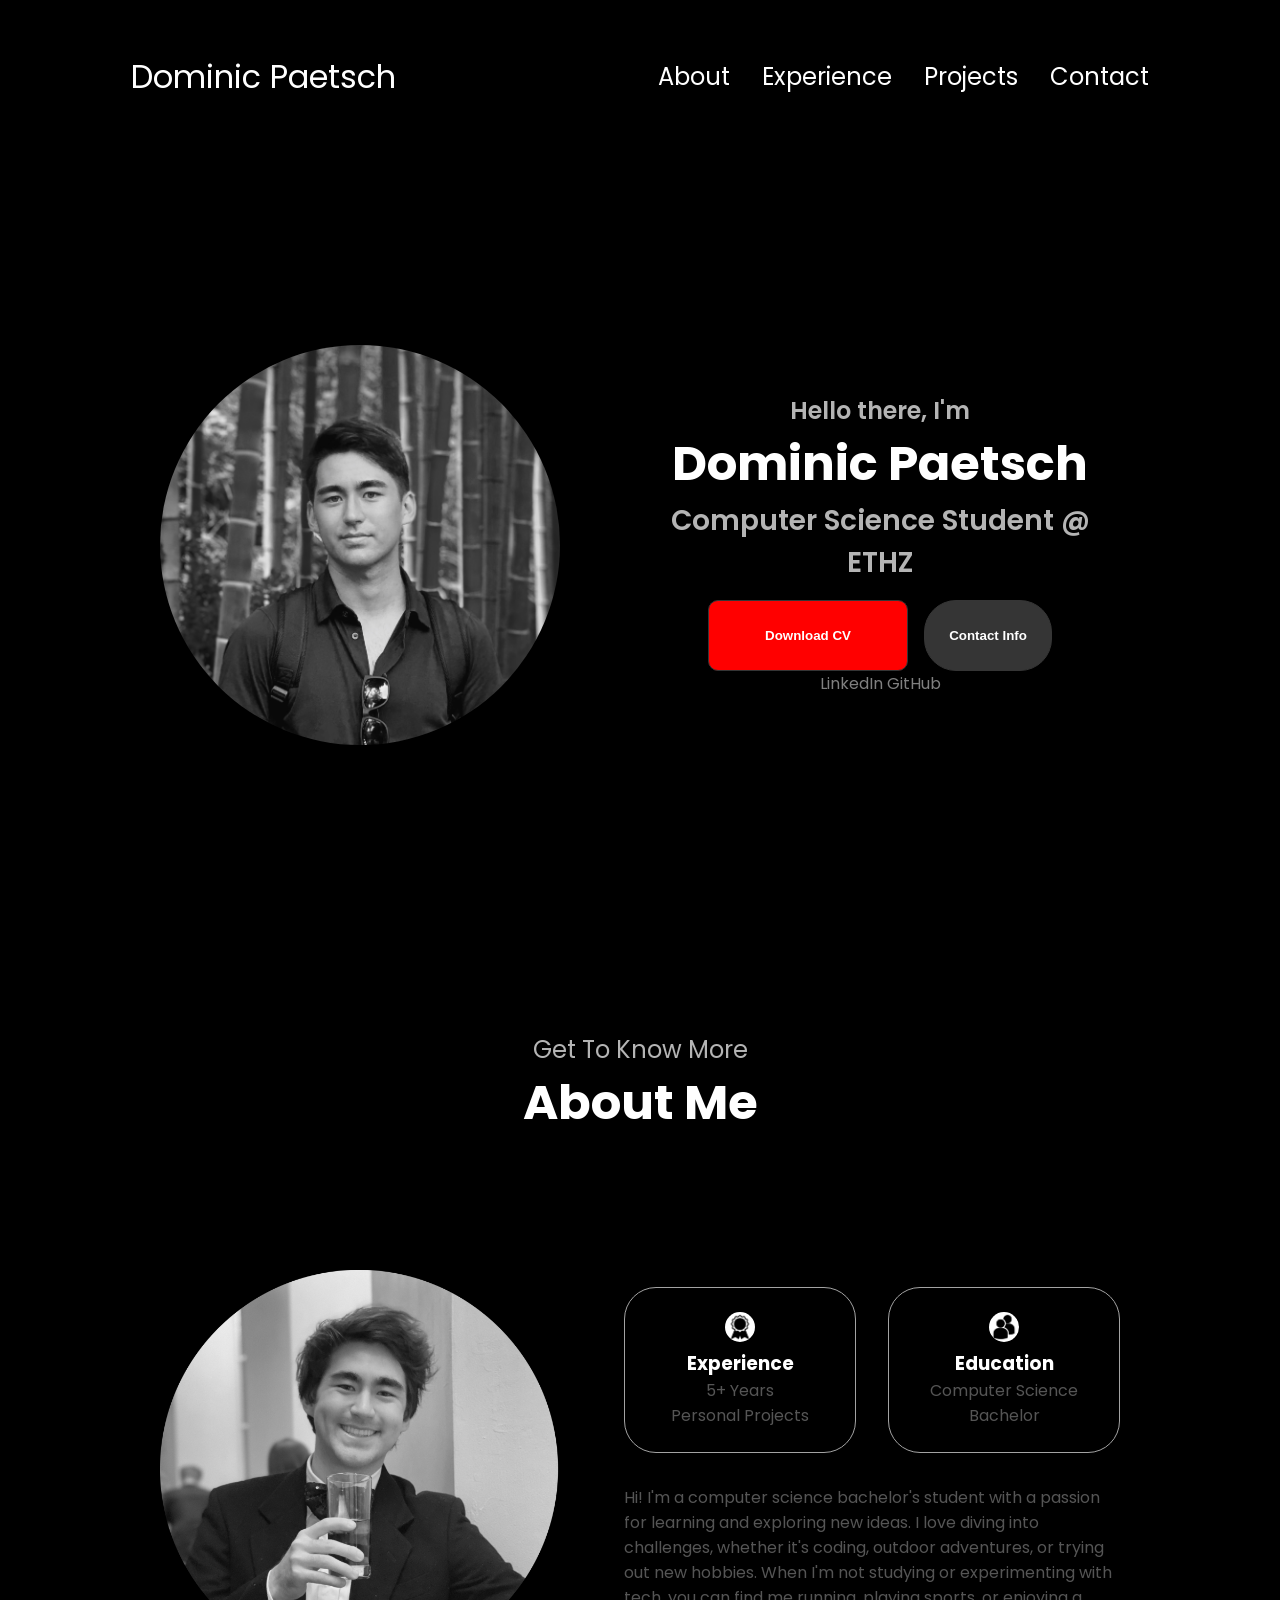
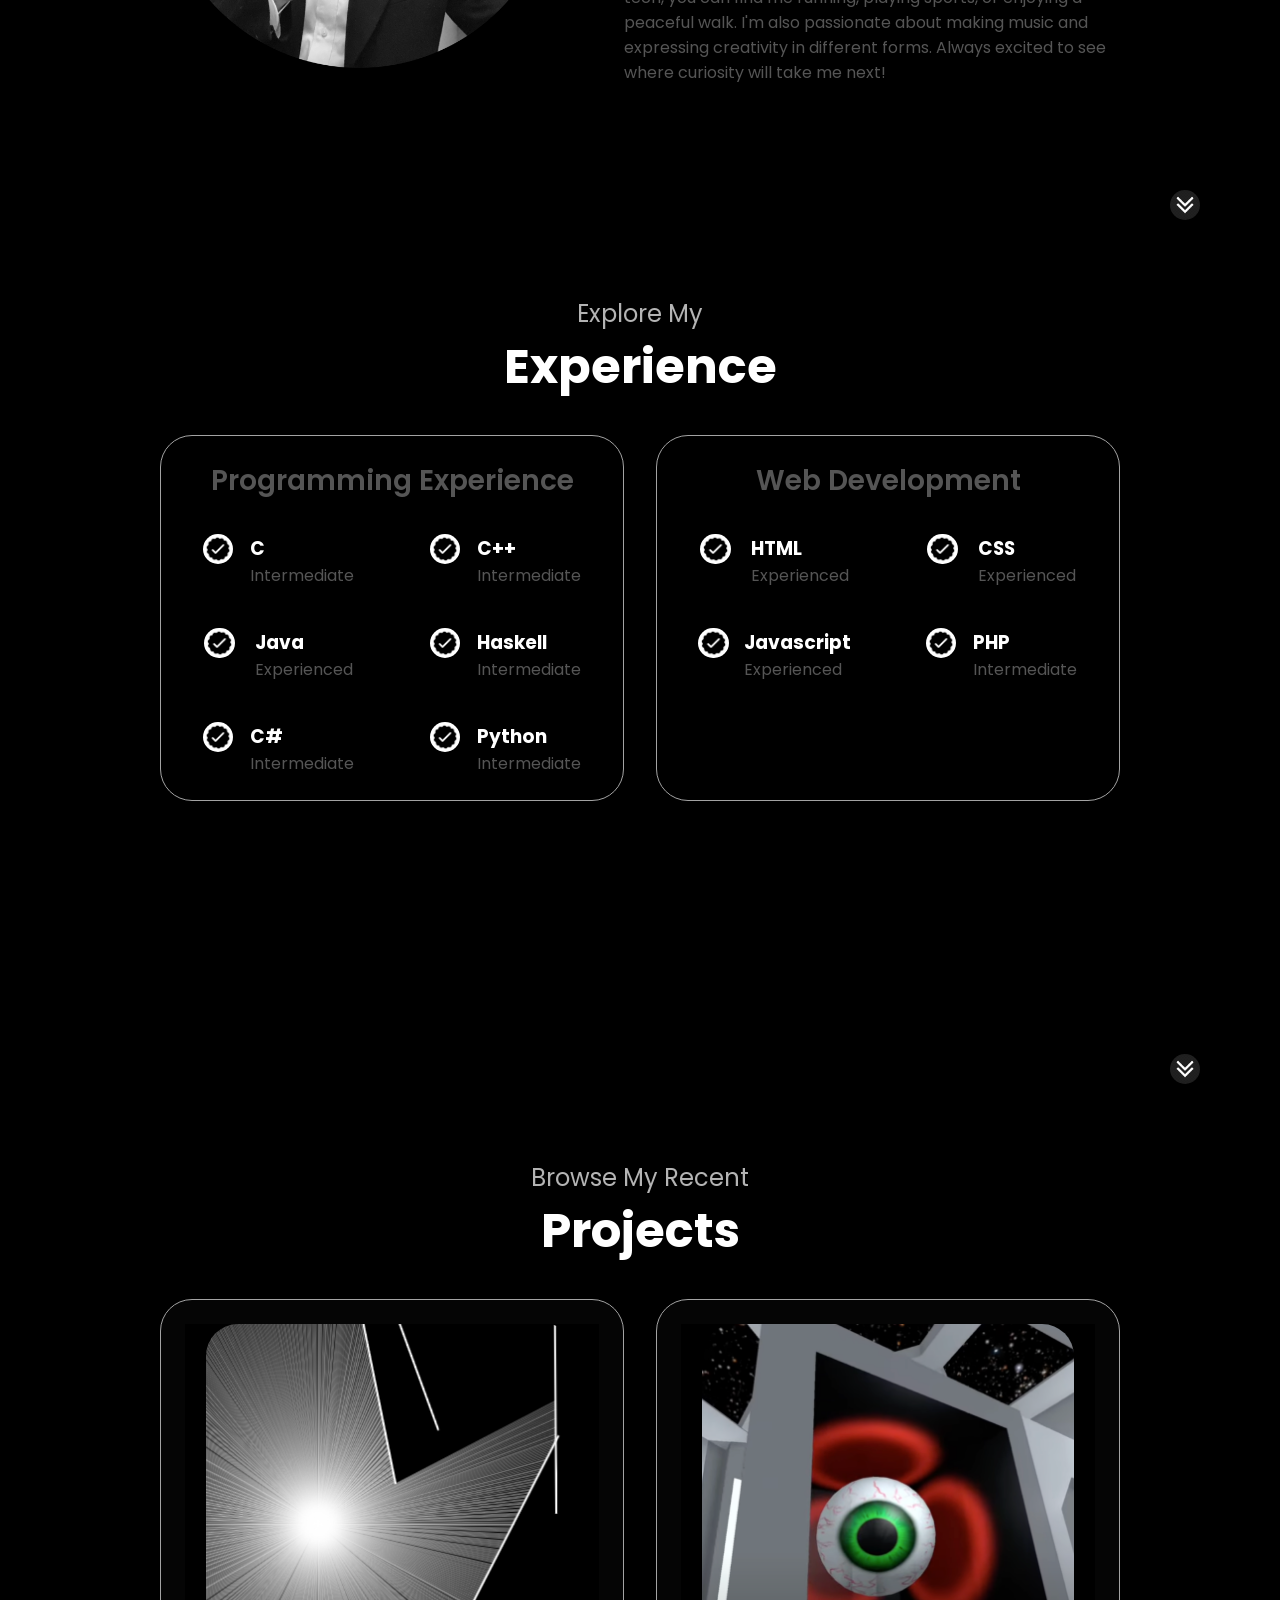
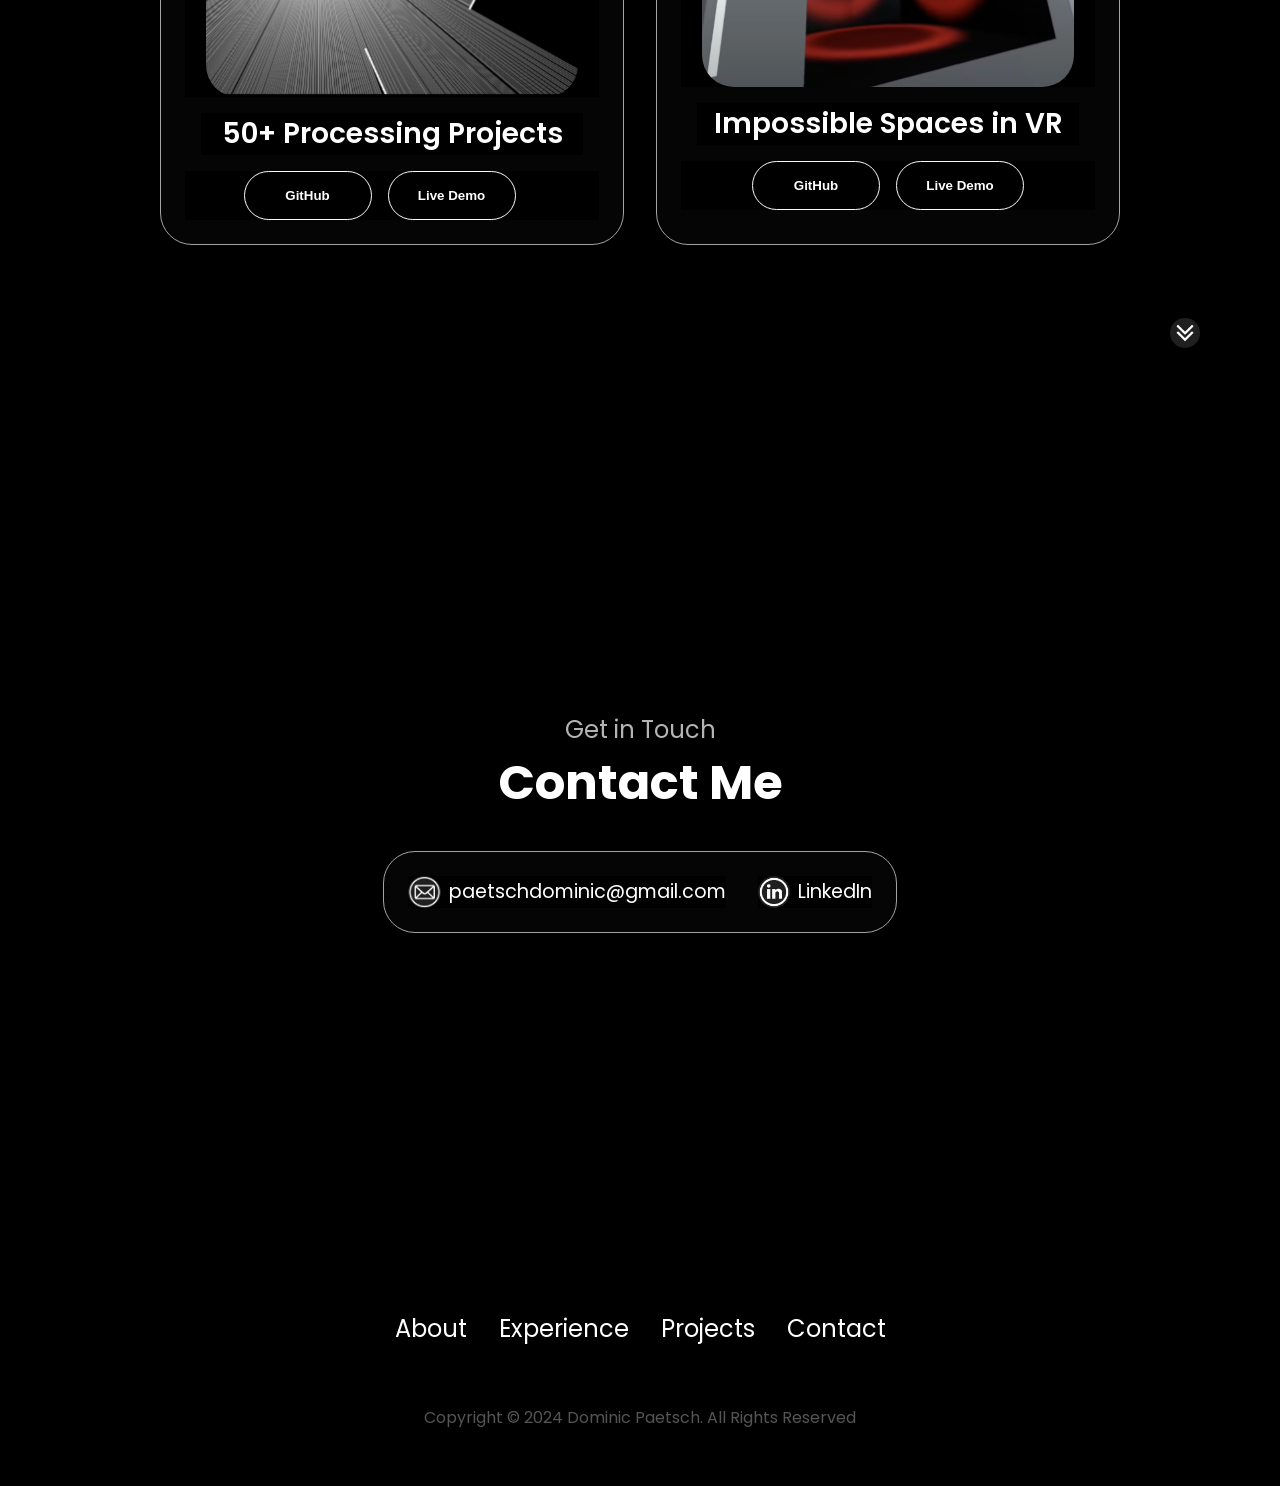
==== commit 86d9e3a5: "dew it" ====
--- a/index.html
+++ b/index.html
@@ -5,7 +5,6 @@
     <meta name="viewport" content="width=device-width, initial-scale=1.0">
     <title>Dominic Paetsch</title>
     <link rel="stylesheet" href="style2.css">
-    <link rel="stylesheet" href="style.css">
     <link rel="stylesheet" href="mediaqueries.css">
     <link rel="stylesheet" href="color-border.css">
     <link rel="icon" type="image/png" href="DP.png"/>
--- a/style2.css
+++ b/style2.css
@@ -96,7 +96,7 @@
     width: 100%;
     height: 2px;
     background-color: white;
-    transition: all 0.3 ease-in-out;
+    transition: all 0.3s ease-in-out;
 }
 
 .menu-links {
@@ -107,7 +107,7 @@
     width: fit-content;
     max-height: 0;
     overflow: hidden;
-    transition: all 0.3 ease-in-out;
+    transition: all 0.3s ease-in-out;
 }
 
 .menu-links a {
@@ -222,10 +222,10 @@
 .socials-container-text {
     color: gray;
     text-align: center;
-
-    &a {
-        color: gray;
-    }
+}
+
+.socials-container-text a {
+    color: gray;
 }
 
 
@@ -252,7 +252,7 @@
 }
 
 .git {
-    height: 4.0 rem;
+    height: 4rem;
 
 }
 
@@ -467,7 +467,7 @@
     border: rgb(53,53,53) 0.1rem solid;
     border-color: rgb(163,163,163);
     /* background: rgb(250,250,250); */
-    background: rbg(5,5,5);
+    background: rgb(5,5,5);
     margin: 2rem auto;
     padding: 0.5rem;
 }
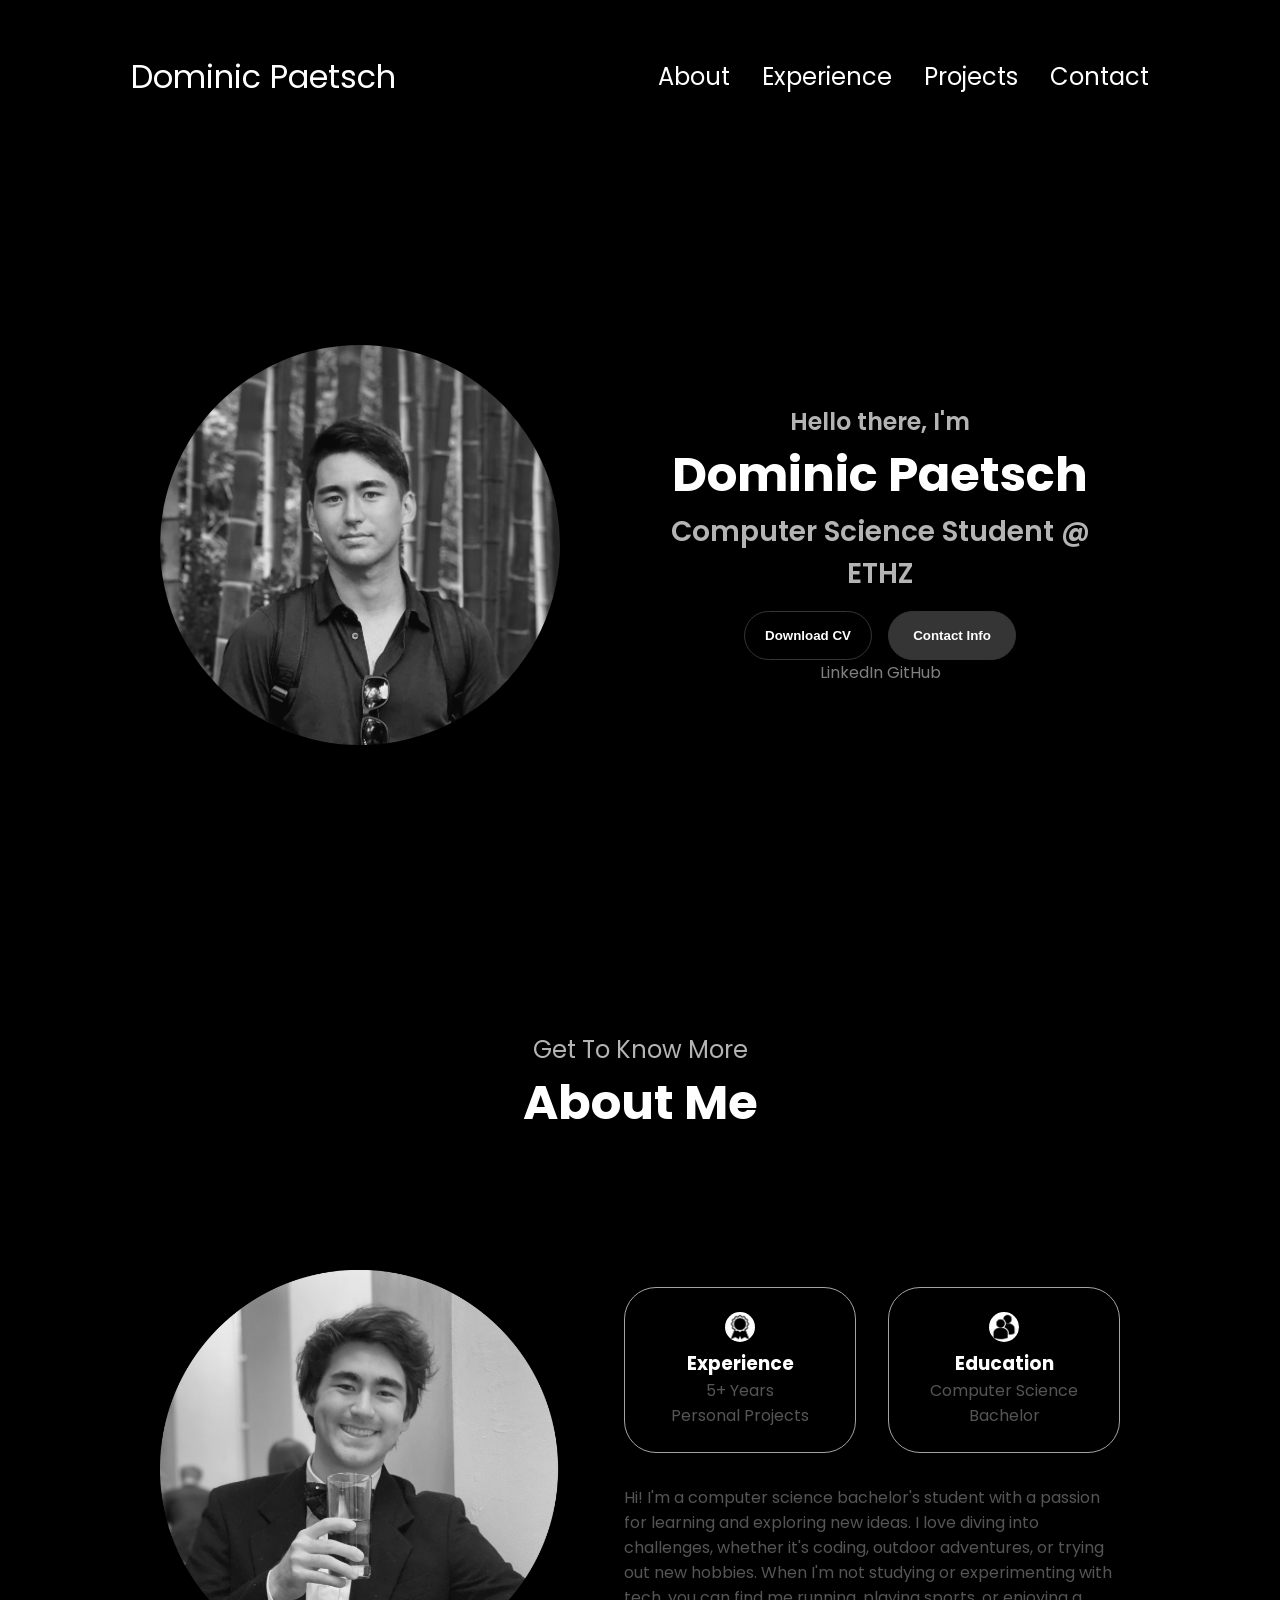
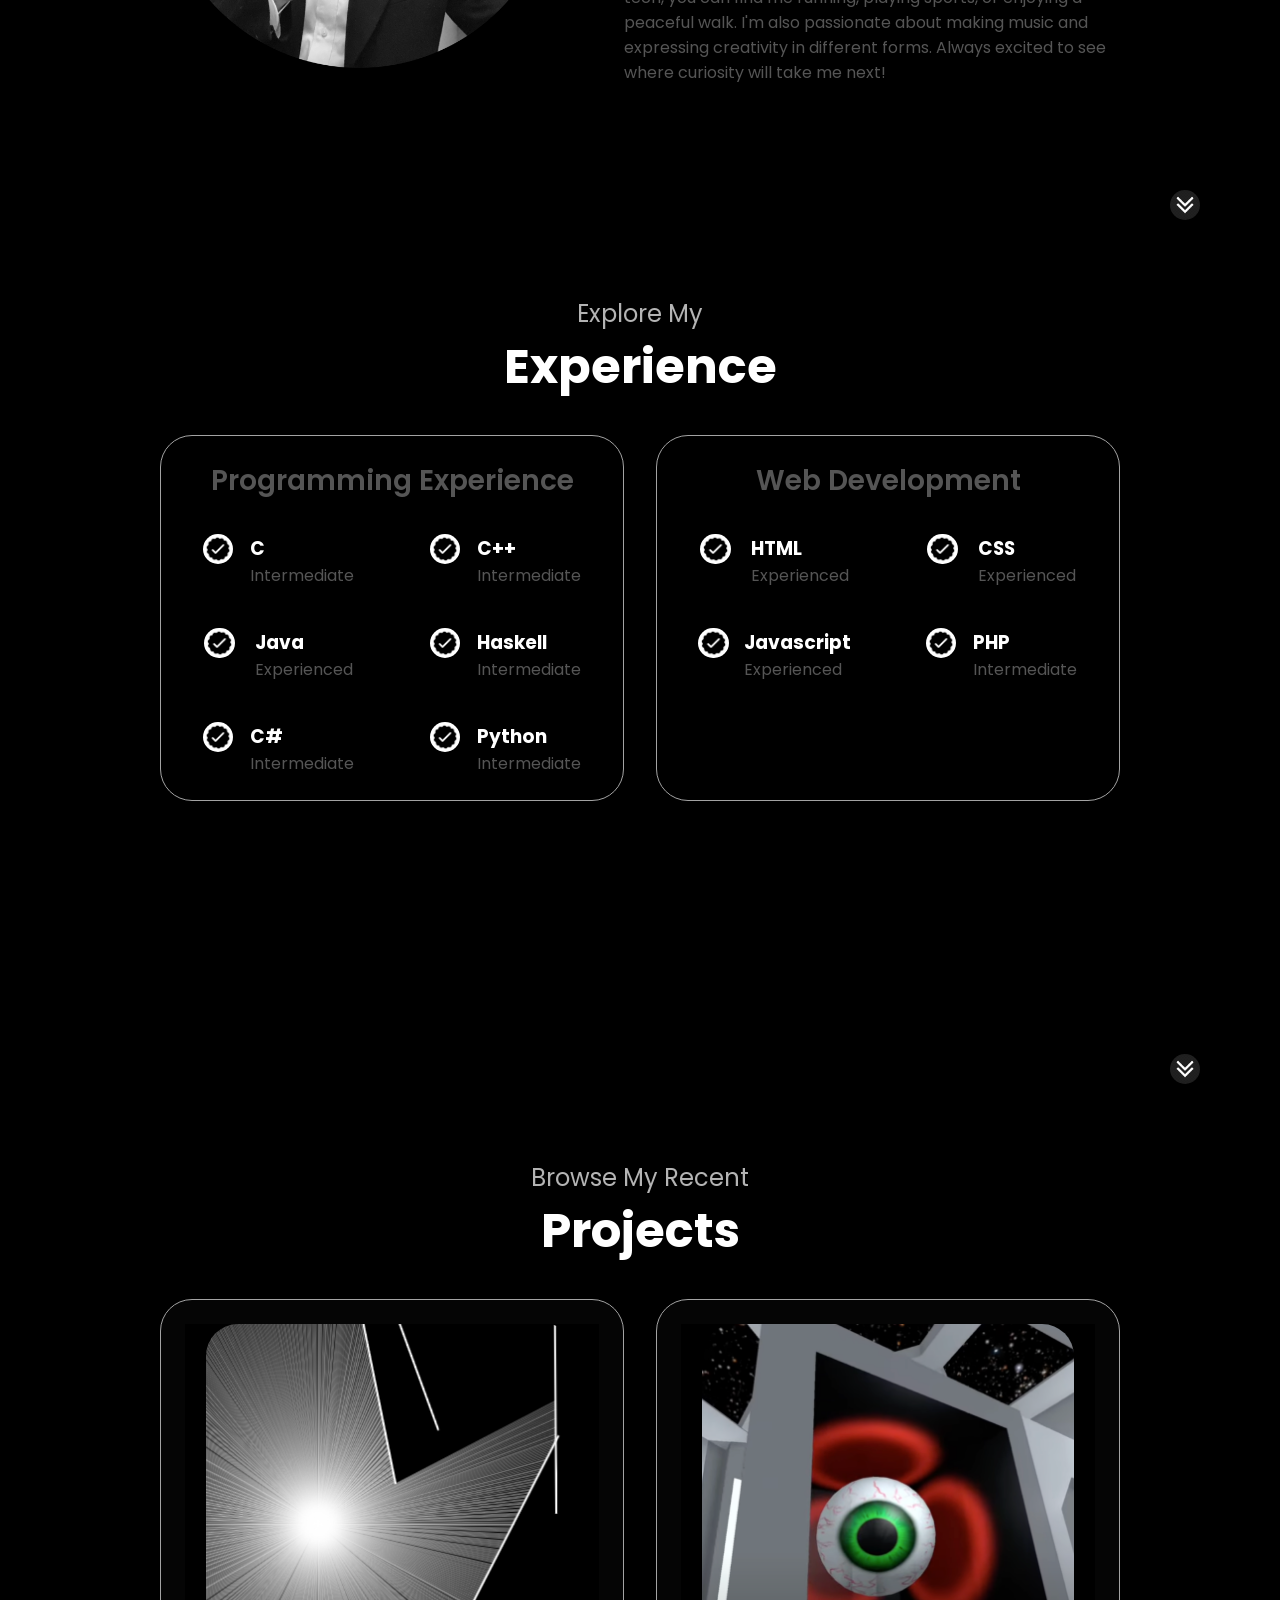
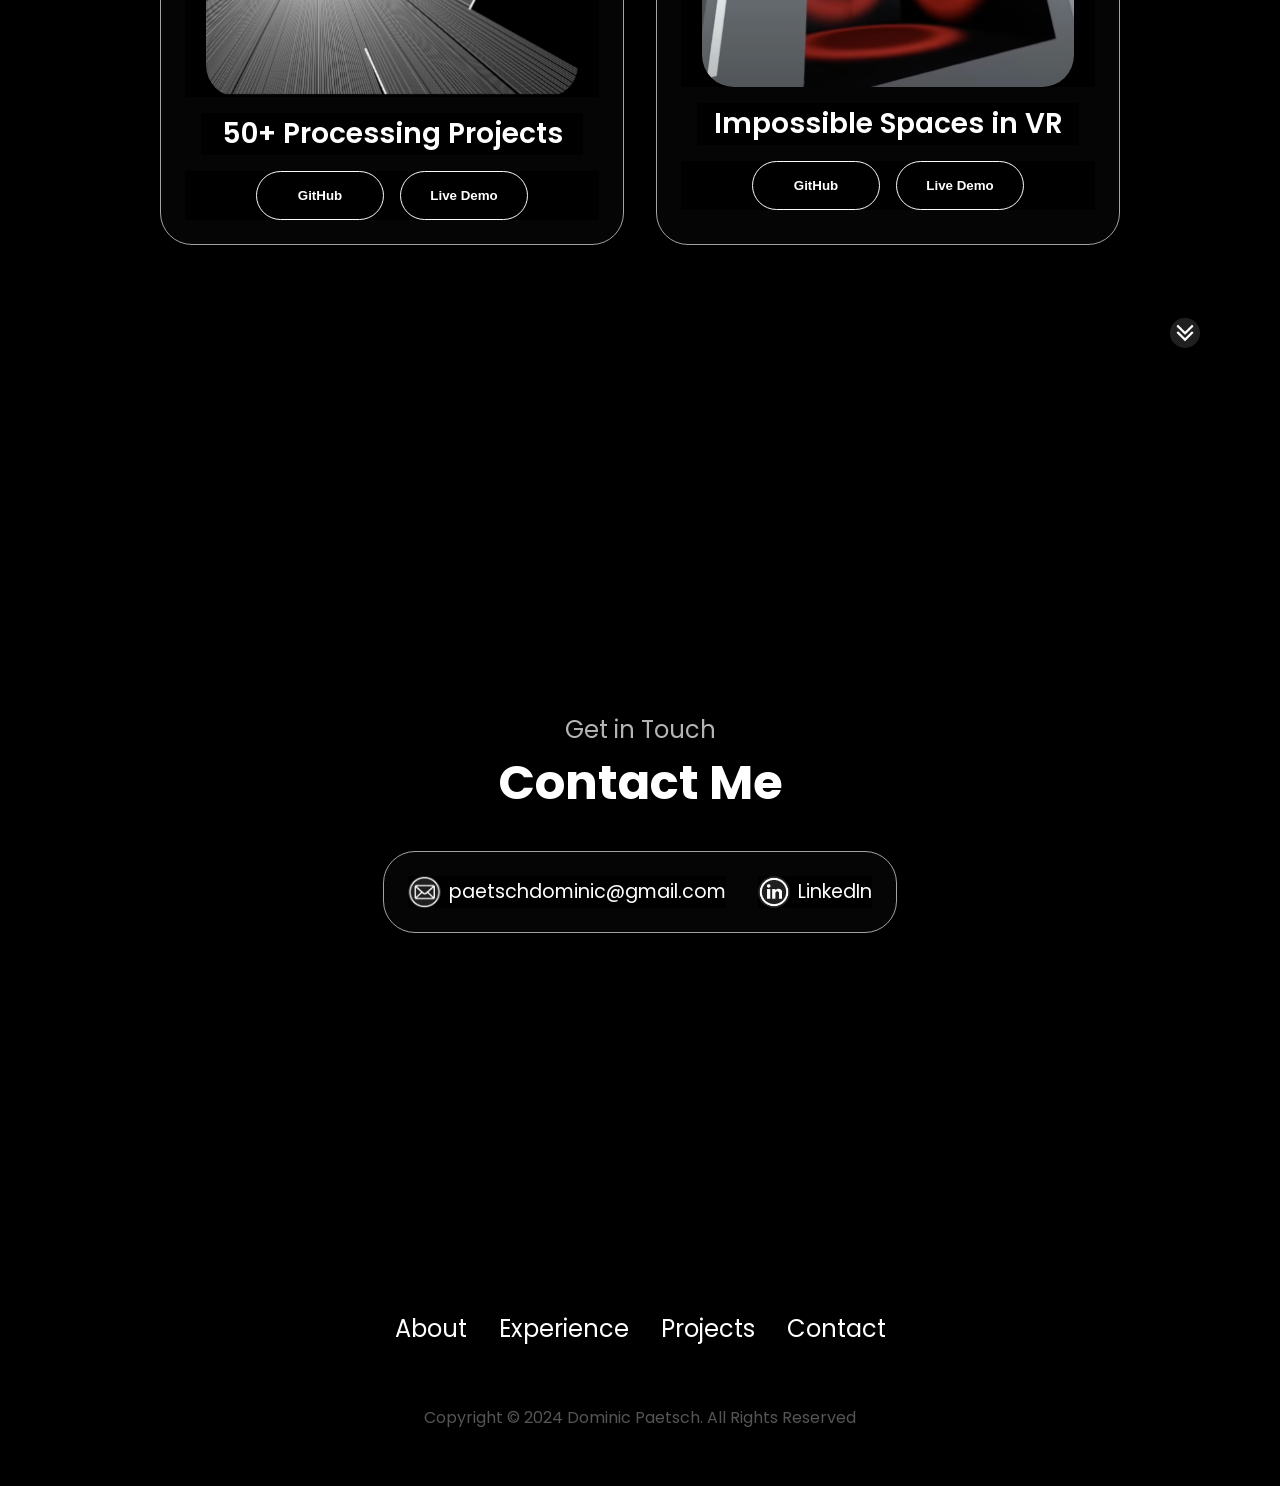
==== commit 42bbb964: "Update index.html" ====
--- a/index.html
+++ b/index.html
@@ -6,7 +6,7 @@
     <title>Dominic Paetsch</title>
     <link rel="stylesheet" href="style2.css">
     <link rel="stylesheet" href="mediaqueries.css">
-    <link rel="stylesheet" href="color-border.css">
+    <!--link rel="stylesheet" href="color-border.css"-->
     <link rel="icon" type="image/png" href="DP.png"/>
     <link rel="icon" type="image/x-icon" href="DP.ico">
 </head>
@@ -205,7 +205,7 @@
                     <h2 class="experience-sub-title project-title">50+ Processing Projects</h2>
                     <div class="btn-container">
                         <button class="btn btn-color-2 project-btn" onclick="location.href=`https://github.com/dpaetsch/processing-projects`">GitHub</button>
-                        <button class="btn btn-color-2 project-btn" onclick="location.href=`https://github.com/`">Live Demo</button>>
+                        <button class="btn btn-color-2 project-btn" onclick="location.href=`https://github.com/`">Live Demo</button>
                     </div>
                 </div>
                 <div class="details-container color-container">
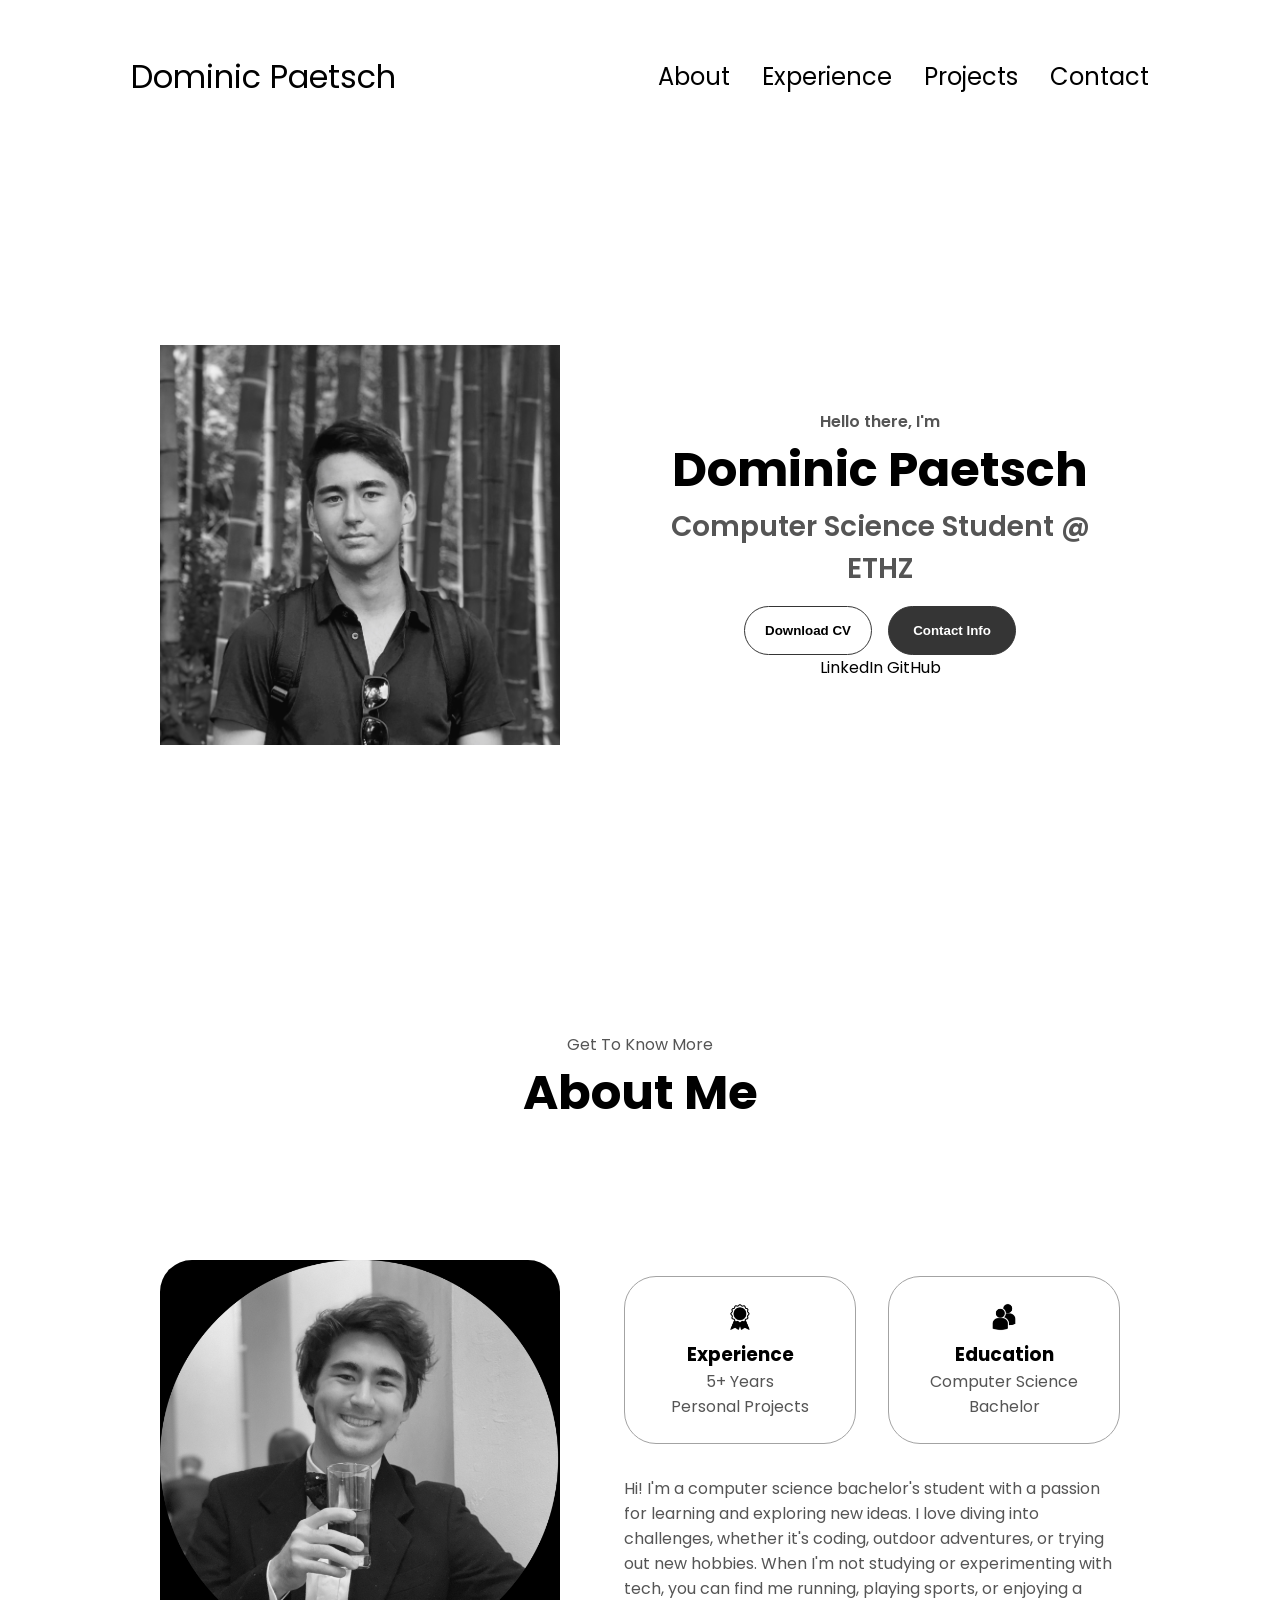
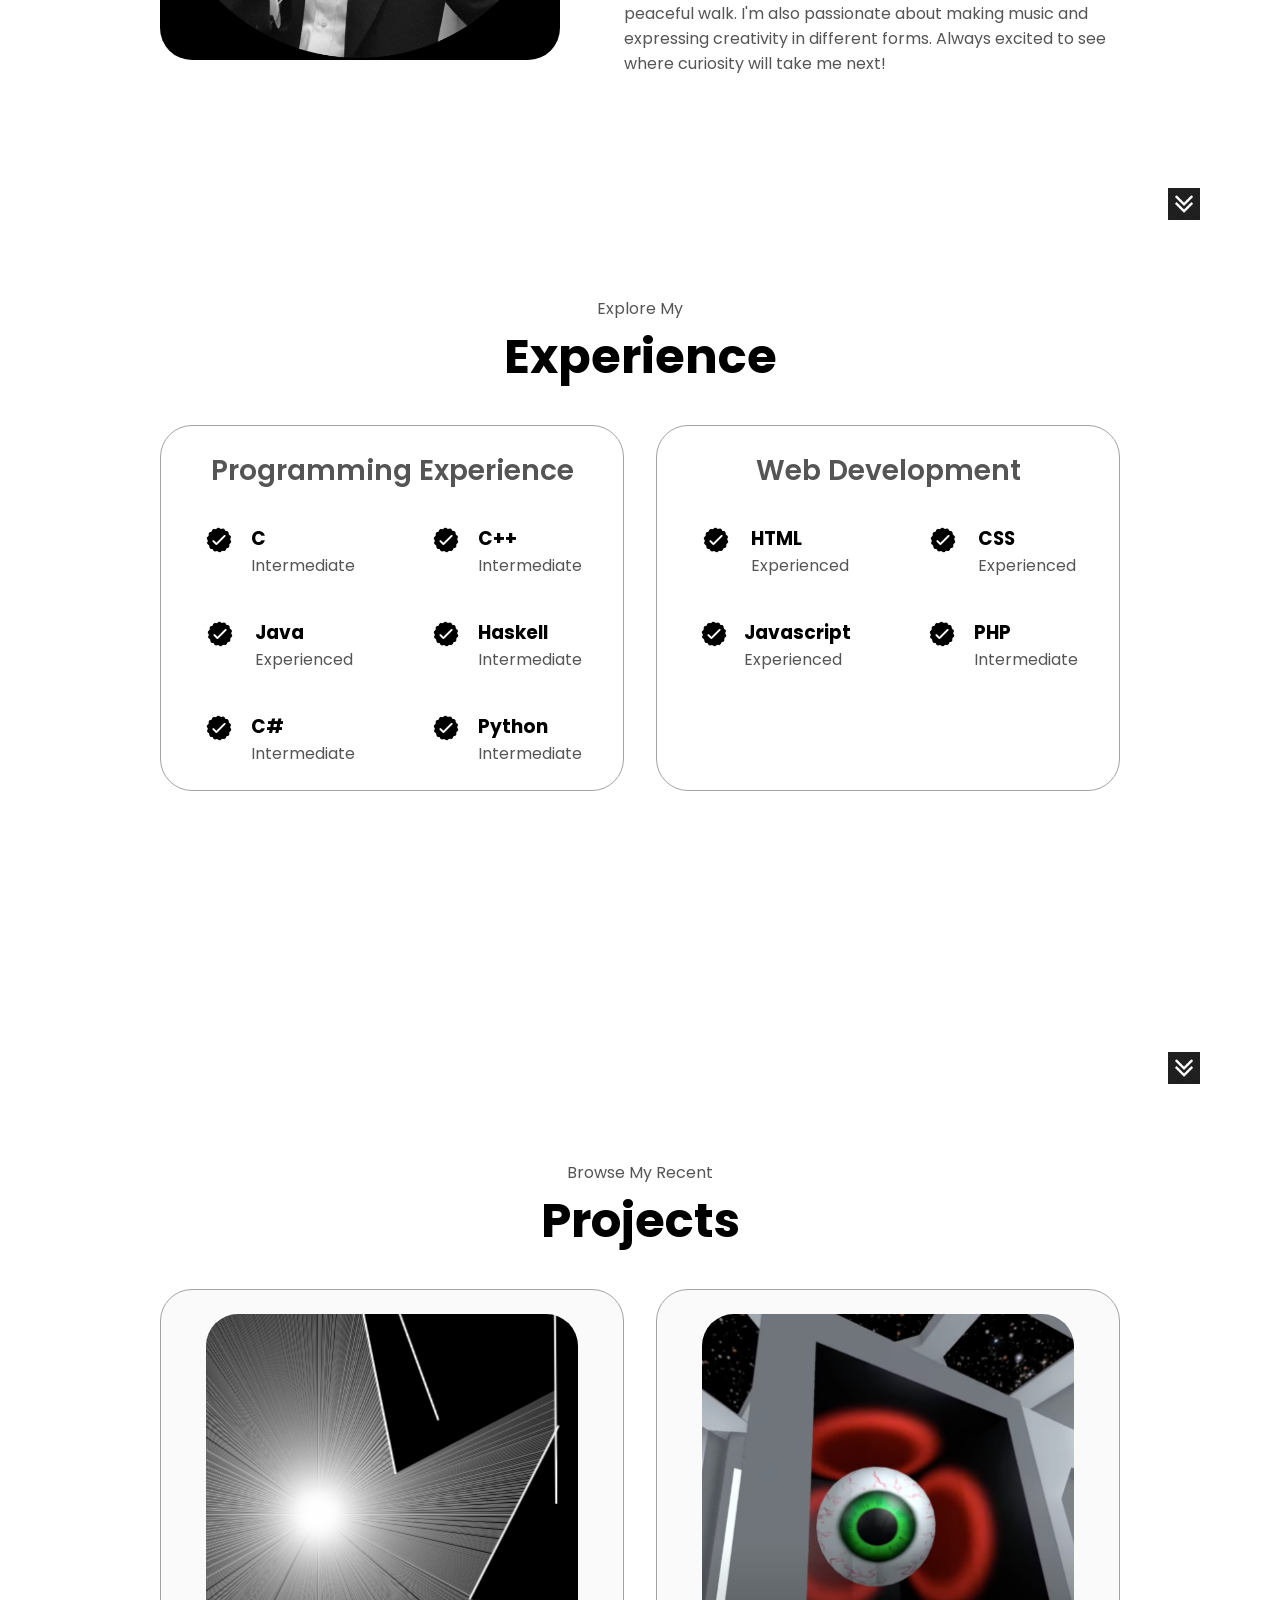
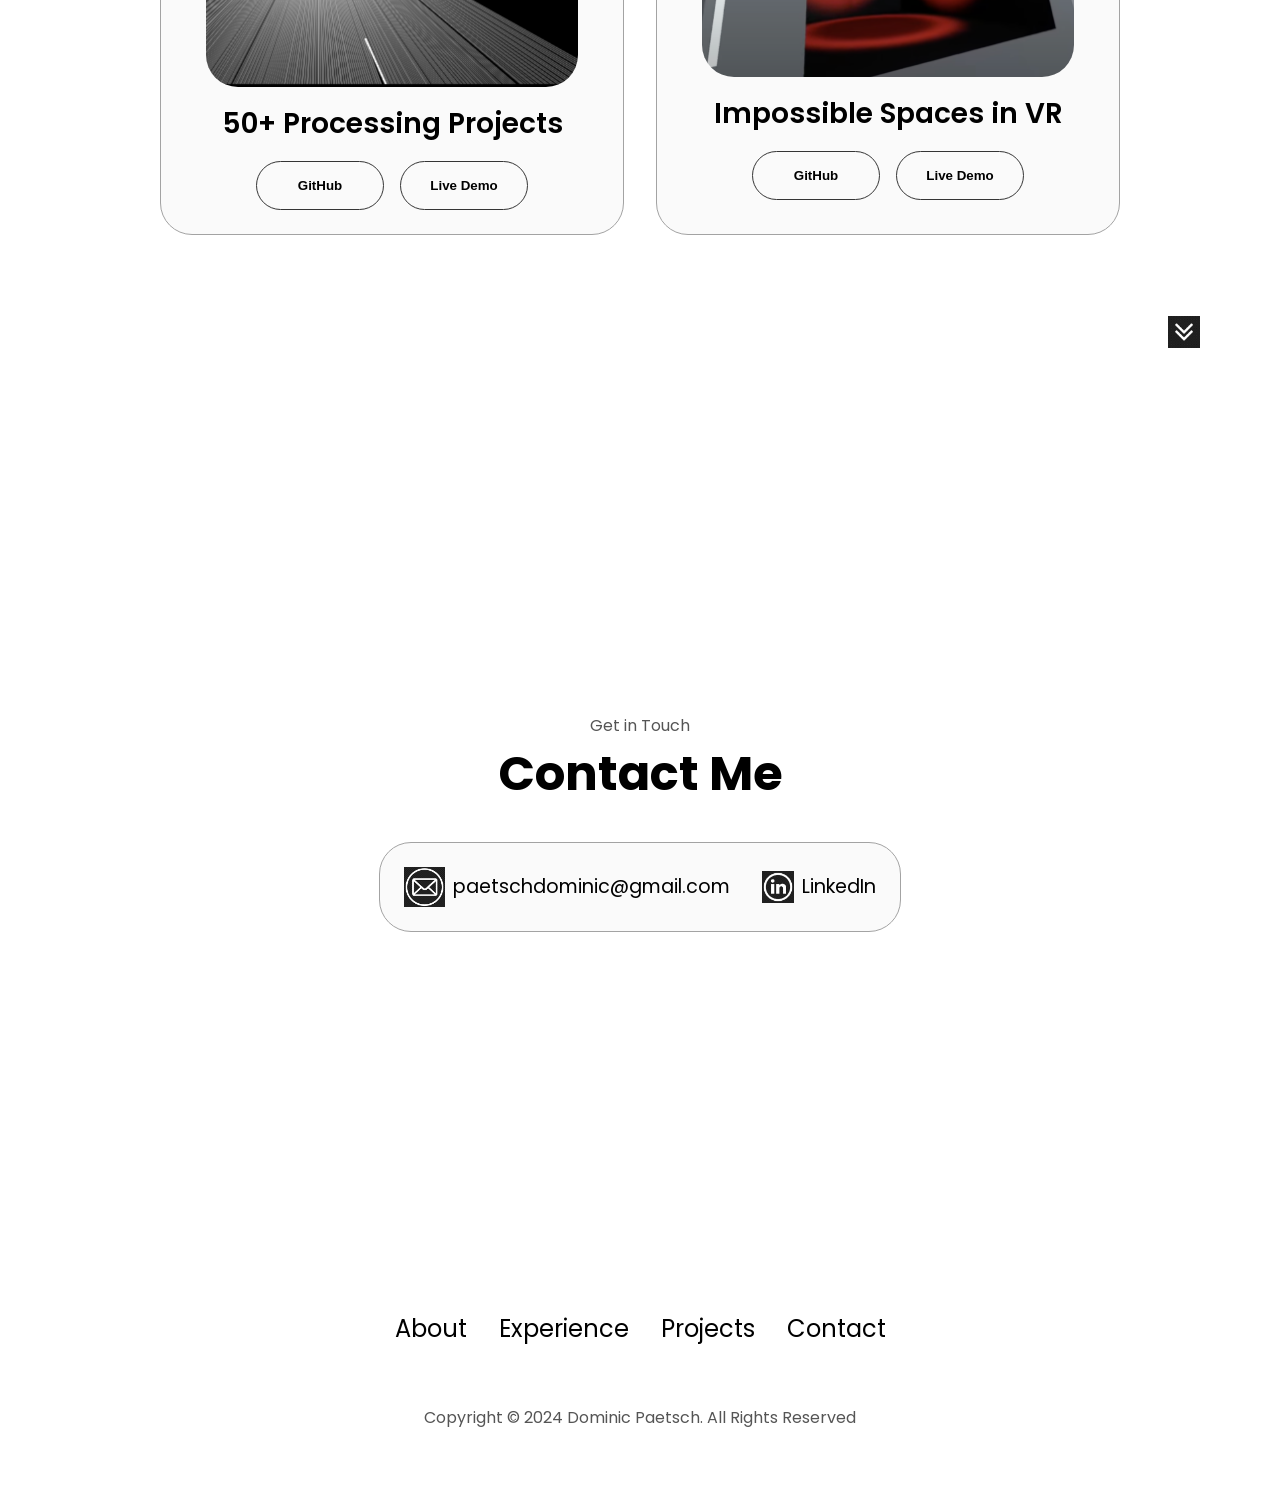
==== commit edd2bd85: "ok" ====
--- a/index.html
+++ b/index.html
@@ -4,7 +4,7 @@
     <meta charset="UTF-8">
     <meta name="viewport" content="width=device-width, initial-scale=1.0">
     <title>Dominic Paetsch</title>
-    <link rel="stylesheet" href="style2.css">
+    <link rel="stylesheet" href="style.css">
     <link rel="stylesheet" href="mediaqueries.css">
     <!--link rel="stylesheet" href="color-border.css"-->
     <link rel="icon" type="image/png" href="DP.png"/>
--- a/style.css
+++ b/style.css
@@ -0,0 +1,453 @@
+/* GENERAL */
+
+@import url('https://fonts.googleapis.com/css2?family=Poppins:ital,wght@0,100;0,200;0,300;0,400;0,500;0,600;0,700;0,800;0,900;1,100;1,200;1,300;1,400;1,500;1,600;1,700;1,800;1,900&display=swap');
+
+* {
+    margin: 0;
+    padding: 0;
+}
+
+body {
+    font-family: "Poppins", sans-serif;
+}
+
+
+
+html {
+    scroll-behavior: smooth;
+}
+
+p {
+    color: rgb(85,85,85);
+}
+
+
+/* TRANSITION */
+
+a,
+.btn {
+    /* transition: all 300ms ease; */
+}
+
+
+/* DESKTOP NAV */
+
+nav, .nav-links {
+    display: flex;
+}
+
+nav {
+    justify-content: space-around;
+    align-items: center;
+    height: 17vh;
+}
+
+.nav-links {
+    gap: 2rem;
+    list-style: none;
+    font-size: 1.5rem;
+}
+
+
+a {
+    color: black;
+    text-decoration: none;
+    text-decoration-color: white;
+}
+
+a:hover {
+    color: grey;
+    text-decoration: underline;
+    text-underline-offset: 1rem;
+    text-decoration-color: rgb(181,181,181);
+}
+
+.logo {
+    font-size: 2rem;
+}
+
+.logo:hover {
+    cursor: default;
+}
+
+
+
+/* HAMBURGER MENU */
+
+#hamburger-nav {
+    display: none;
+}
+
+.hamburger-menu {
+    position: relative;
+    display: inline-block;
+}
+
+.hamburger-icon {
+    display: flex;
+    flex-direction: column;
+    justify-content: space-between;
+    height: 24px;
+    width: 30px;
+    cursor: pointer;
+}
+
+.hamburger-icon span {
+    width: 100%;
+    height: 2px;
+    background-color: black;
+    transition: all 0.3 ease-in-out;
+}
+
+.menu-links {
+    position: absolute;
+    top: 100%;
+    right: 0;
+    background-color: white;
+    width: fit-content;
+    max-height: 0;
+    overflow: hidden;
+    transition: all 0.3 ease-in-out;
+}
+
+.menu-links a {
+    display: block;
+    padding: 10px;
+    text-align: center;
+    font-size: 1.5rem;
+    color: black;
+    text-decoration: none;
+    transition: all 0.3 ease-in-out;
+}
+
+.menu-links li {
+    list-style: none;
+}
+
+.menu-links.open {
+    max-height: 300px;
+}
+
+.hamburger-icon.open span:first-child {
+    transform: rotate(45deg) translate(10px, 5px);
+}
+
+.hamburger-icon.open span:nth-child(2) {
+    opacity: 0;
+}
+.hamburger-icon.open span:last-child {
+    transform: rotate(-45deg) translate(10px, -5px);
+}
+
+
+.hamburger-icon span:first-child {
+    transform: none;
+}
+
+.hamburger-icon span:first-child  {
+    opacity: 1;
+}
+
+.hamburger-icon span:first-child  {
+    transform: none;
+}
+
+
+
+
+/* SECTIONS */
+
+section {
+    padding-top: 4vh;
+    height: 96vh;
+    margin: 0 10rem;
+    box-sizing: border-box;
+    min-height: fit-content;
+}
+
+
+.section-container {
+    display:flex;
+}
+
+/* PROFILE SECTION */
+
+#profile {
+    display: flex;
+    justify-content: center;
+    gap: 5rem;
+    height: 80vh;
+}
+
+.section__pic-container {
+    display: flex;
+    height: 400px;
+    width: 400px;
+    margin: auto 0;
+}
+
+.section__text {
+    align-self: center;
+    text-align: center;
+}
+
+.section__text p {
+    font-weight: 600;
+}
+
+.section__text__p1 {
+    text-align: center;
+}
+
+.section__text__p2 {
+    font-size: 1.75rem;
+    margin-bottom: 1rem;
+}
+
+.title {
+    font-size: 3rem;
+    text-align: center;
+}
+
+#socials-conainter {
+    display: flex;
+    justify-content: center;
+    margin-top:1rem;
+    gap: 1rem;
+}
+
+
+
+/* ICONS */
+.icon {
+    cursor: pointer;
+    height: 2rem;
+}
+
+
+/* BUTTONS */
+
+.btn-container {
+    display: flex;
+    justify-content: center;
+    gap: 1rem;
+}
+
+.btn {
+    font-weight: 600;
+    transition: all 300ms ease;
+    padding: 1rem;
+    width: 8rem;
+    border-radius: 2rem; 
+}
+
+.btn-color-1, .btn-color-2 {
+    border: rgb(53,53,53) 0.1rem solid;
+}
+
+.btn-color-1:hover, .btn-color-2:hover {
+    cursor: pointer;
+}
+
+.btn-color-1, .btn-color-2:hover {
+    background: rgb(53,53,53);
+    color:white;
+}
+
+.btn-color-1:hover {
+    background: rgb(0,0,0);
+}
+
+.btn-color-2 {
+    background: none;
+}
+
+.btn-color-2:hover {
+    border: rgb(255,255,255) 0.1rem solid;
+}
+
+.btn-container {
+    gap: 1rem;
+}
+
+
+
+
+/* ABOUT SECTION */
+
+#about {
+    position: relative;
+}
+
+.about-containers {
+    gap: 2rem;
+    margin-bottom: 2rem;
+    margin-top: 2rem;
+}
+
+.about-details-container {
+    justify-content: center;
+    flex-direction: column;
+}
+
+.about-containers, .about-details-container {
+    display: flex;
+}
+
+.about-pic {
+    border-radius: 2rem;
+}
+
+.arrow {
+    position: absolute;
+    right: -5rem;
+    bottom: 2.5rem;
+}
+
+.details-container {
+    padding: 1.5rem;
+    flex: 1;
+    background: white;
+    border-radius: 2rem;
+    border: rgb(53,53,53) 0.1rem solid;
+    border-color: rgb(163,163,163);
+    text-align: center;
+}
+
+.section-container {
+    gap: 4rem;
+    height: 80%;
+}
+
+.section__pic-container {
+    height: 400px;
+    width: 400px;
+    margin: auto 0;
+}
+
+
+
+/* EXPERIENCE SECTION */
+
+#experience {
+    position: relative;
+}
+
+.experience-sub-title {
+    color: rgb(85,85,85);
+    font-weight: 600;
+    font-size: 1.75rem;
+    margin-bottom: 2rem;
+}
+
+.experience-details-container {
+    display:flex;
+    justify-content: center;
+    flex-direction: column;
+}
+
+.article-container {
+    display: flex;
+    text-align: initial;
+    flex-wrap: wrap;
+    flex-direction: row;
+    gap: 2.5rem;
+    justify-content: space-around;
+}
+
+
+article {
+    display:flex;
+    width: 10rem;
+    justify-content: space-around;
+    gap: 0.5rem;
+
+}
+
+article .icon {
+    cursor: default;
+}
+
+
+/*  PROJECTS SECTION */
+
+#projects {
+    position: relative;
+}
+
+.color-container {
+    border-color: rgb(163,163,163);
+    background: rgb(250,250,250);
+}
+
+.project-img {
+    border-radius: 2rem;
+    width: 90%;
+    height: 90%;
+}
+
+.project-title {
+    margin: 1rem;
+    color: black;
+}
+
+.proejct-btn {
+    color: black;
+    border-color: rgb;
+}
+
+
+
+/* CONTACT SECTION */
+
+
+#contact {
+    display: flex;
+    justify-content: center;
+    flex-direction: column;
+    height: 70hv;
+}
+
+.contact-info-upper-container {
+    display:flex;
+    justify-content: center;
+    border-radius: 2rem;
+    border: rgb(53,53,53) 0.1rem solid;
+    border-color: rgb(163,163,163);
+    background: rgb(250,250,250);
+    margin: 2rem auto;
+    padding: 0.5rem;
+}
+
+.contact-info-container {
+    display: flex;
+    align-items: center;
+    justify-content: center;
+    gap: 0.5rem;
+    margin: 1rem;
+}
+
+.contact-info-container p {
+    font-size: larger;
+}
+
+.contact-icon {
+    cursor: default;
+    height: 2rem;
+}
+
+.email-icon {
+    height: 2.5rem;
+}
+
+
+/* FOOTER SECTION */
+
+footer {
+    height: 26vh;
+    margin: 0 1rem;
+}
+
+footer p {
+    text-align: center;
+}
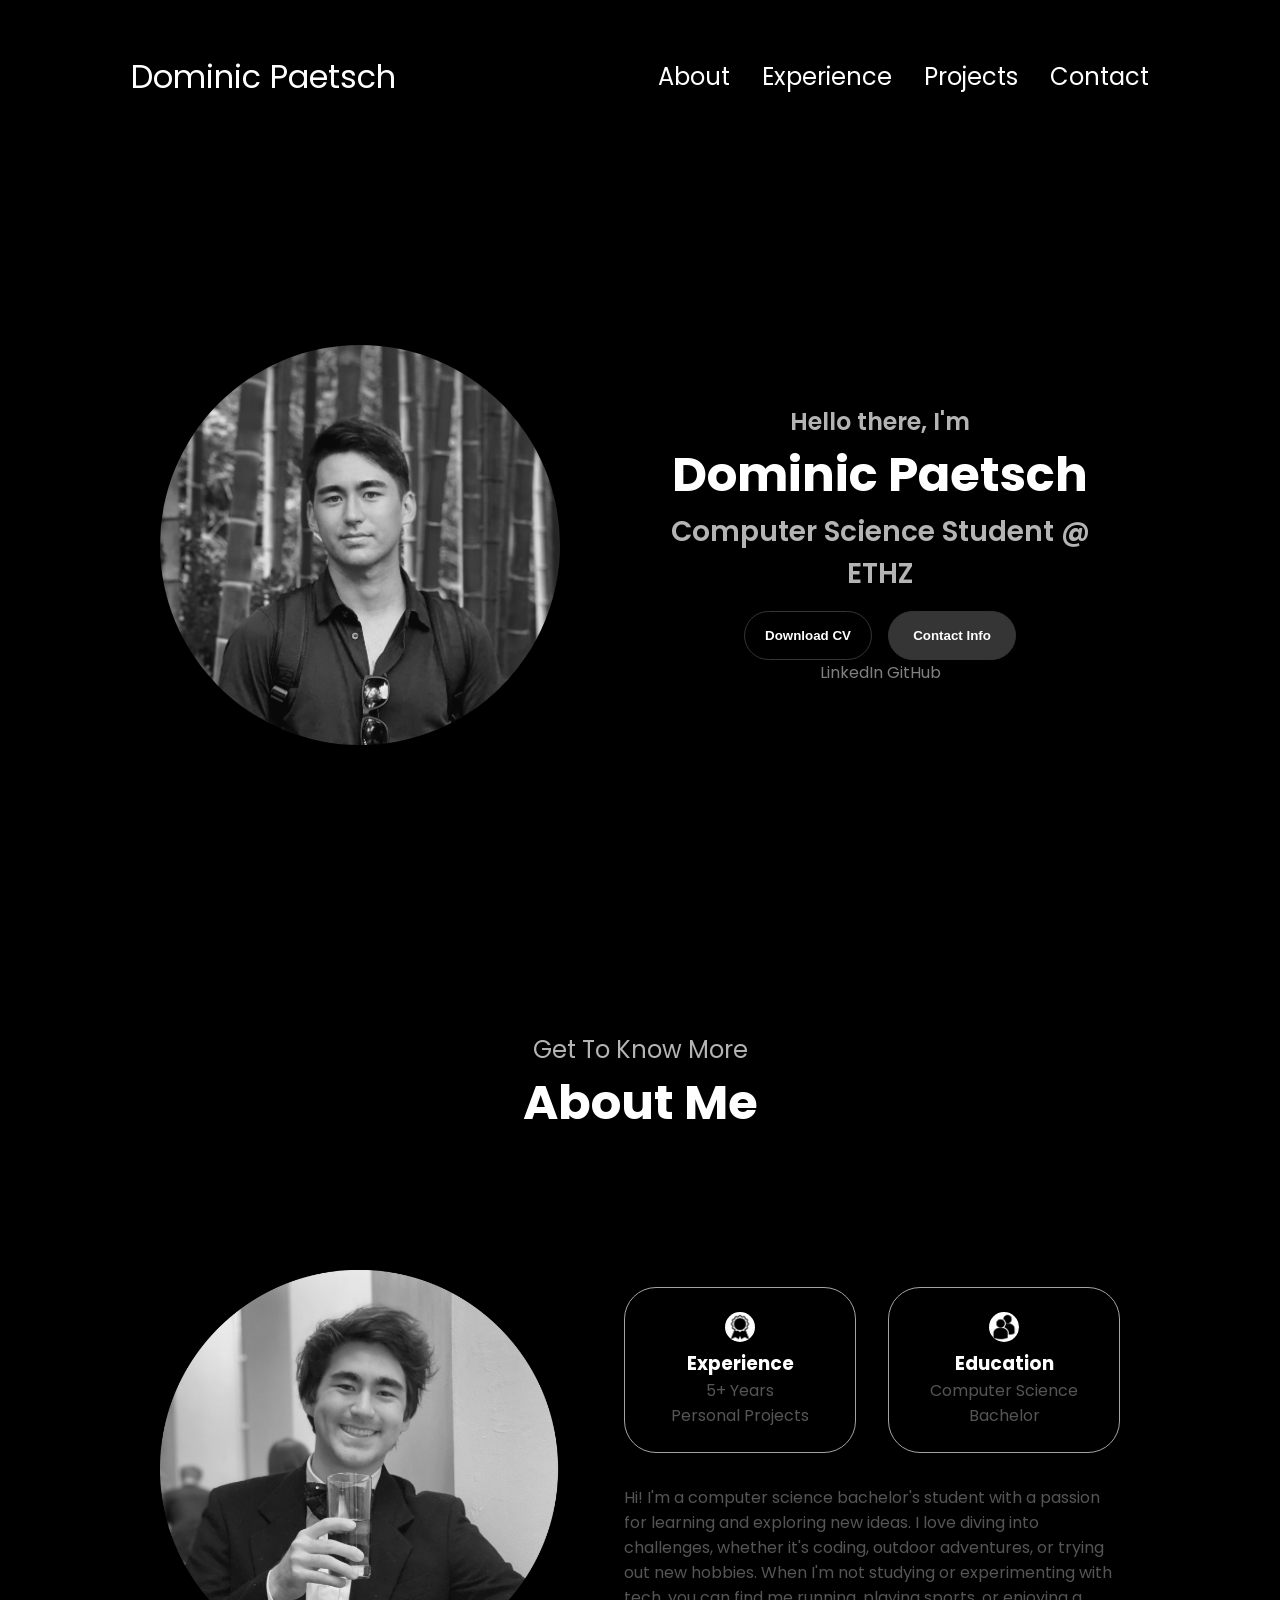
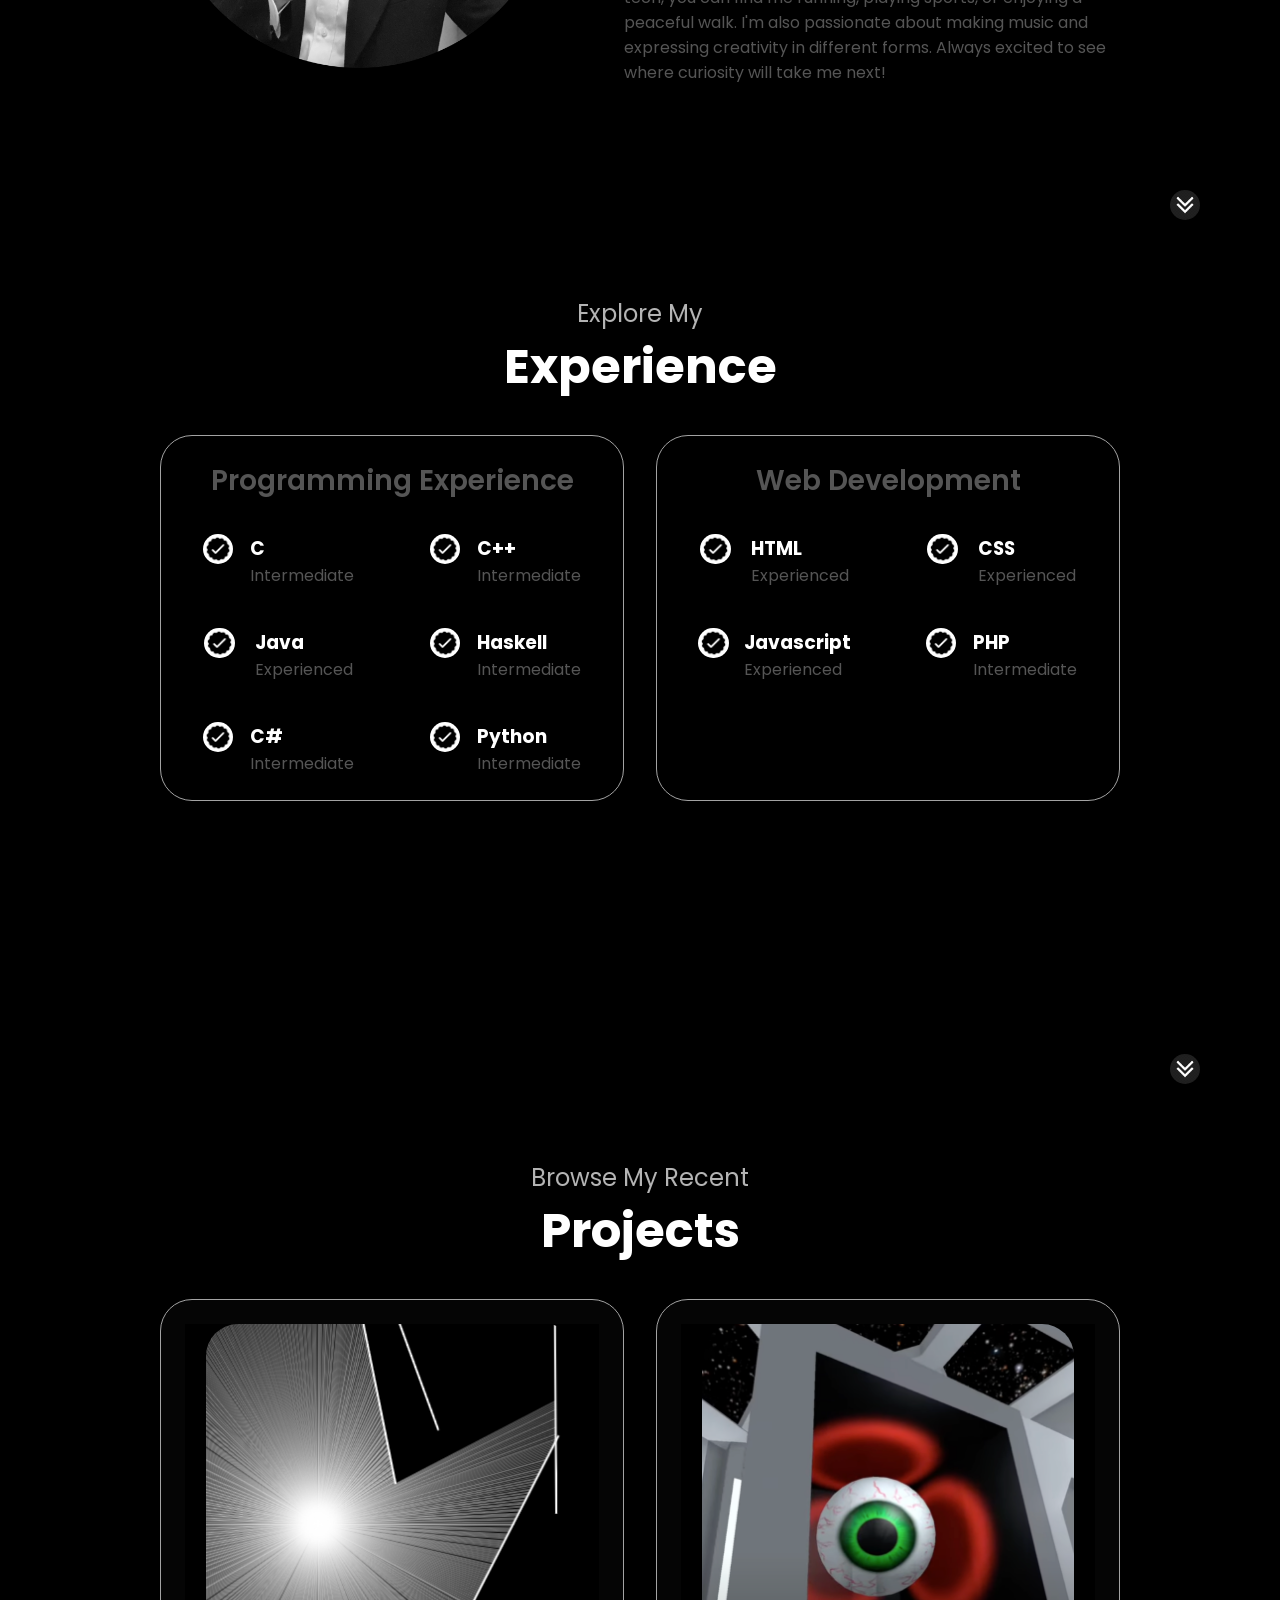
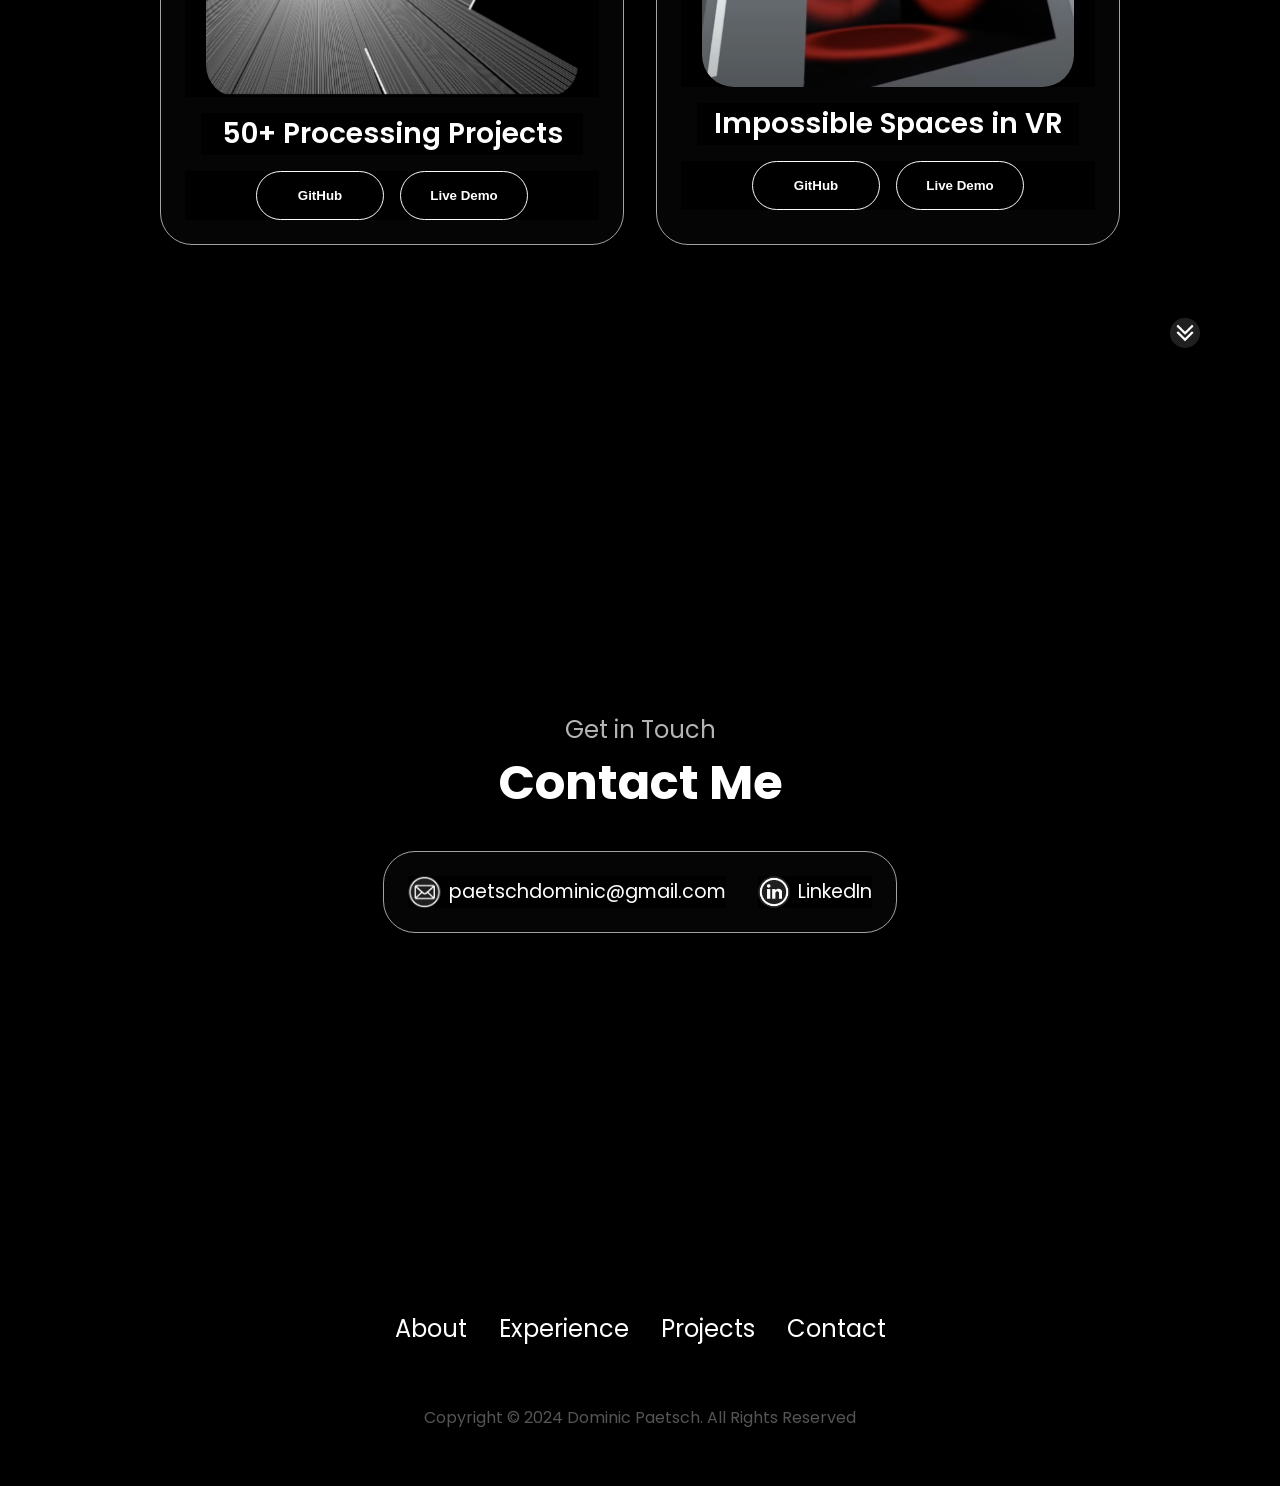
==== commit ef5abf21: "updated" ====
--- a/index.html
+++ b/index.html
@@ -4,7 +4,7 @@
     <meta charset="UTF-8">
     <meta name="viewport" content="width=device-width, initial-scale=1.0">
     <title>Dominic Paetsch</title>
-    <link rel="stylesheet" href="style.css">
+    <link rel="stylesheet" href="style2.css">
     <link rel="stylesheet" href="mediaqueries.css">
     <!--link rel="stylesheet" href="color-border.css"-->
     <link rel="icon" type="image/png" href="DP.png"/>
--- a/style2.css
+++ b/style2.css
@@ -0,0 +1,508 @@
+  /* GENERAL */
+
+@import url('https://fonts.googleapis.com/css2?family=Poppins:ital,wght@0,100;0,200;0,300;0,400;0,500;0,600;0,700;0,800;0,900;1,100;1,200;1,300;1,400;1,500;1,600;1,700;1,800;1,900&display=swap');
+
+* {
+    margin: 0;
+    padding: 0;
+    background-color: black;
+}
+
+body {
+    font-family: "Poppins", sans-serif;
+}
+
+html {
+    scroll-behavior: smooth;
+}
+
+p {
+    color: rgb(85,85,85);
+}
+
+
+/* TRANSITION */
+
+a,
+.btn {
+    /* transition: all 300ms ease; */
+}
+ 
+
+/* DESKTOP NAV */
+
+nav, .nav-links {
+    display: flex;
+}
+
+nav {
+    justify-content: space-around;
+    align-items: center;
+    height: 17vh;
+}
+
+.nav-links {
+    gap: 2rem;
+    list-style: none;
+    font-size: 1.5rem;
+    
+}
+
+a {
+    color: white;
+    text-decoration: none;
+    text-decoration-color: white;
+}
+
+a:hover {
+    color: grey;
+    text-decoration: underline;
+    text-underline-offset: 1rem;
+    text-decoration-color: rgb(181,181,181);
+}
+
+.logo {
+    font-size: 2rem;
+    color:white;
+}
+
+.logo:hover {
+    cursor: default;
+}
+
+
+
+/* HAMBURGER MENU */
+
+#hamburger-nav {
+    display: none;
+}
+
+.hamburger-menu {
+    position: relative;
+    display: inline-block;
+}
+
+.hamburger-icon {
+    display: flex;
+    flex-direction: column;
+    justify-content: space-between;
+    height: 24px;
+    width: 30px;
+    cursor: pointer;
+}
+
+.hamburger-icon span {
+    width: 100%;
+    height: 2px;
+    background-color: white;
+    transition: all 0.3s ease-in-out;
+}
+
+.menu-links {
+    position: absolute;
+    top: 100%;
+    right: 0;
+    background-color: white;
+    width: fit-content;
+    max-height: 0;
+    overflow: hidden;
+    transition: all 0.3s ease-in-out;
+}
+
+.menu-links a {
+    display: block;
+    padding: 10px;
+    text-align: center;
+    font-size: 1.5rem;
+    color: white;
+    text-decoration: none;
+    transition: all 0.3 ease-in-out;
+}
+
+.menu-links li {
+    list-style: none;
+}
+
+.menu-links.open {
+    max-height: 300px;
+}
+
+.hamburger-icon.open span:first-child {
+    transform: rotate(45deg) translate(10px, 5px);
+}
+
+.hamburger-icon.open span:nth-child(2) {
+    opacity: 0;
+}
+.hamburger-icon.open span:last-child {
+    transform: rotate(-45deg) translate(10px, -5px);
+}
+
+
+.hamburger-icon span:first-child {
+    transform: none;
+}
+
+.hamburger-icon span:first-child  {
+    opacity: 1;
+}
+
+.hamburger-icon span:first-child  {
+    transform: none;
+}
+
+
+
+
+/* SECTIONS */
+
+section {
+    padding-top: 4vh;
+    height: 96vh;
+    margin: 0 10rem;
+    box-sizing: border-box;
+    min-height: fit-content;
+}
+
+
+.section-container {
+    display:flex;
+}
+
+
+
+/* PROFILE SECTION */
+
+#profile {
+    display: flex;
+    justify-content: center;
+    gap: 5rem;
+    height: 80vh;
+}
+
+.profile-picture {
+    border-radius: 100%;
+}
+
+.section__pic-container {
+    display: flex;
+    height: 400px;
+    width: 400px;
+    margin: auto 0;
+}
+
+.section__text {
+    align-self: center;
+    text-align: center;
+}
+
+.section__text p {
+    font-weight: 600;
+}
+
+.section__text__p1 {
+    text-align: center;
+    color: rgb(180,180,180);
+    font-size: 1.5rem;
+}
+
+.section__text__p2 {
+    font-size: 1.75rem;
+    margin-bottom: 1rem;
+    color: rgb(180,180,180);
+}
+
+.title {
+    font-size: 3rem;
+    text-align: center;
+    color:white;
+}
+
+.socials-container-text {
+    color: gray;
+    text-align: center;
+}
+
+.socials-container-text a {
+    color: gray;
+}
+
+
+
+
+#socials-conainter {
+    display: flex;
+    justify-content: center;
+    margin:1rem;
+    gap: 1rem;
+    padding-top: 10rem;
+}
+
+#linkedin-container {
+    /* background-color: white;  */
+    display: inline-block;
+    padding:1rem;
+}
+
+#github-container {
+    /* background-color: white; */
+    display: inline-block;
+    padding:1rem;
+}
+
+.git {
+    height: 4rem;
+
+}
+
+
+
+
+/* ICONS */
+.icon {
+    cursor: pointer;
+    height: 1.9rem;
+    color:white;
+    background-color: white;
+    border-radius: 100%;
+}
+
+
+/* BUTTONS */
+
+.btn-container {
+    display: flex;
+    justify-content: center;
+    gap: 1rem;
+}
+
+.btn {
+    font-weight: 600;
+    transition: all 300ms ease;
+    padding: 1rem;
+    width: 8rem;
+    border-radius: 2rem; 
+    color:white;
+}
+
+.btn-color-1, .btn-color-2 {
+    border: rgb(53,53,53) 0.1rem solid;
+}
+
+.btn-color-1:hover, .btn-color-2:hover {
+    cursor: pointer;
+}
+
+.btn-color-1, .btn-color-2:hover {
+    background: rgb(53,53,53);
+    color:white;
+}
+
+.btn-color-1:hover {
+    background: white;
+    color: black;
+}
+
+.btn-color-2 {
+    background: black;
+}
+
+.btn-color-2:hover {
+    /* border: rgb(255,255,255) 0.1rem solid; */
+    border: rgb(0,0,0) 0.1rem solid; 
+}
+
+.btn-container {
+    gap: 1rem;
+}
+
+
+
+
+/* ABOUT SECTION */
+
+#about {
+    position: relative;
+}
+
+.about-containers {
+    gap: 2rem;
+    margin-bottom: 2rem;
+    margin-top: 2rem;
+}
+
+.about-details-container {
+    justify-content: center;
+    flex-direction: column;
+}
+
+.about-containers, .about-details-container {
+    display: flex;
+}
+
+.about-pic {
+    border-radius: 2rem;
+}
+
+.arrow {
+    position: absolute;
+    right: -5rem;
+    bottom: 2.5rem;
+}
+
+.details-container {
+    padding: 1.5rem;
+    flex: 1;
+    background: black;
+    border-radius: 2rem;
+    border: rgb(53,53,53) 0.1rem solid;
+    border-color: rgb(163,163,163);
+    text-align: center;
+}
+
+.section-container {
+    gap: 4rem;
+    height: 80%;
+}
+
+.section__pic-container {
+    height: 400px;
+    width: 400px;
+    margin: auto 0;
+}
+
+.details-container-h3 {
+    color: white;
+}
+
+
+
+/* EXPERIENCE SECTION */
+
+#experience {
+    position: relative;
+    color: white;
+}
+
+.experience-sub-title {
+    color: rgb(85,85,85);
+    font-weight: 600;
+    font-size: 1.75rem;
+    margin-bottom: 2rem;
+}
+
+.experience-details-container {
+    display:flex;
+    justify-content: center;
+    flex-direction: column;
+}
+
+.article-container {
+    display: flex;
+    text-align: initial;
+    flex-wrap: wrap;
+    flex-direction: row;
+    gap: 2.5rem;
+    justify-content: space-around;
+}
+
+
+article {
+    display:flex;
+    width: 10rem;
+    justify-content: space-around;
+    gap: 0.5rem;
+    
+}
+
+article .icon {
+    cursor: default;
+}
+
+
+/*  PROJECTS SECTION */
+
+#projects {
+    position: relative;
+}
+
+.color-container {
+    border-color: rgb(163,163,163);
+    background: rgb(5,5,5);
+}
+
+.project-img {
+    border-radius: 2rem;
+    width: 90%;
+    height: 90%;
+}
+
+.project-title {
+    margin: 1rem;
+    color: white;
+}
+
+.project-btn {
+    color: white;
+    border-color: rgb(250,250,250);
+}
+
+
+
+/* CONTACT SECTION */
+
+
+#contact {
+    display: flex;
+    justify-content: center;
+    flex-direction: column;
+    height: 70hv;
+}
+
+.contact-info-upper-container {
+    display:flex;
+    justify-content: center;
+    border-radius: 2rem;
+    border: rgb(53,53,53) 0.1rem solid;
+    border-color: rgb(163,163,163);
+    /* background: rgb(250,250,250); */
+    background: rgb(5,5,5);
+    margin: 2rem auto;
+    padding: 0.5rem;
+}
+
+.contact-info-container {
+    display: flex;
+    align-items: center;
+    justify-content: center;
+    gap: 0.5rem;
+    margin: 1rem;
+}
+
+.contact-info-container p {
+    font-size: larger;
+}
+
+.contact-icon {
+    cursor: default;
+    height: 2rem;
+    color:black;
+    background-color: black;
+}
+
+.email-icon {
+    /* height: 2.5rem; */
+}
+
+
+/* FOOTER SECTION */
+
+footer {
+    height: 26vh;
+    margin: 0 1rem;
+}
+
+footer p {
+    text-align: center;
+}
